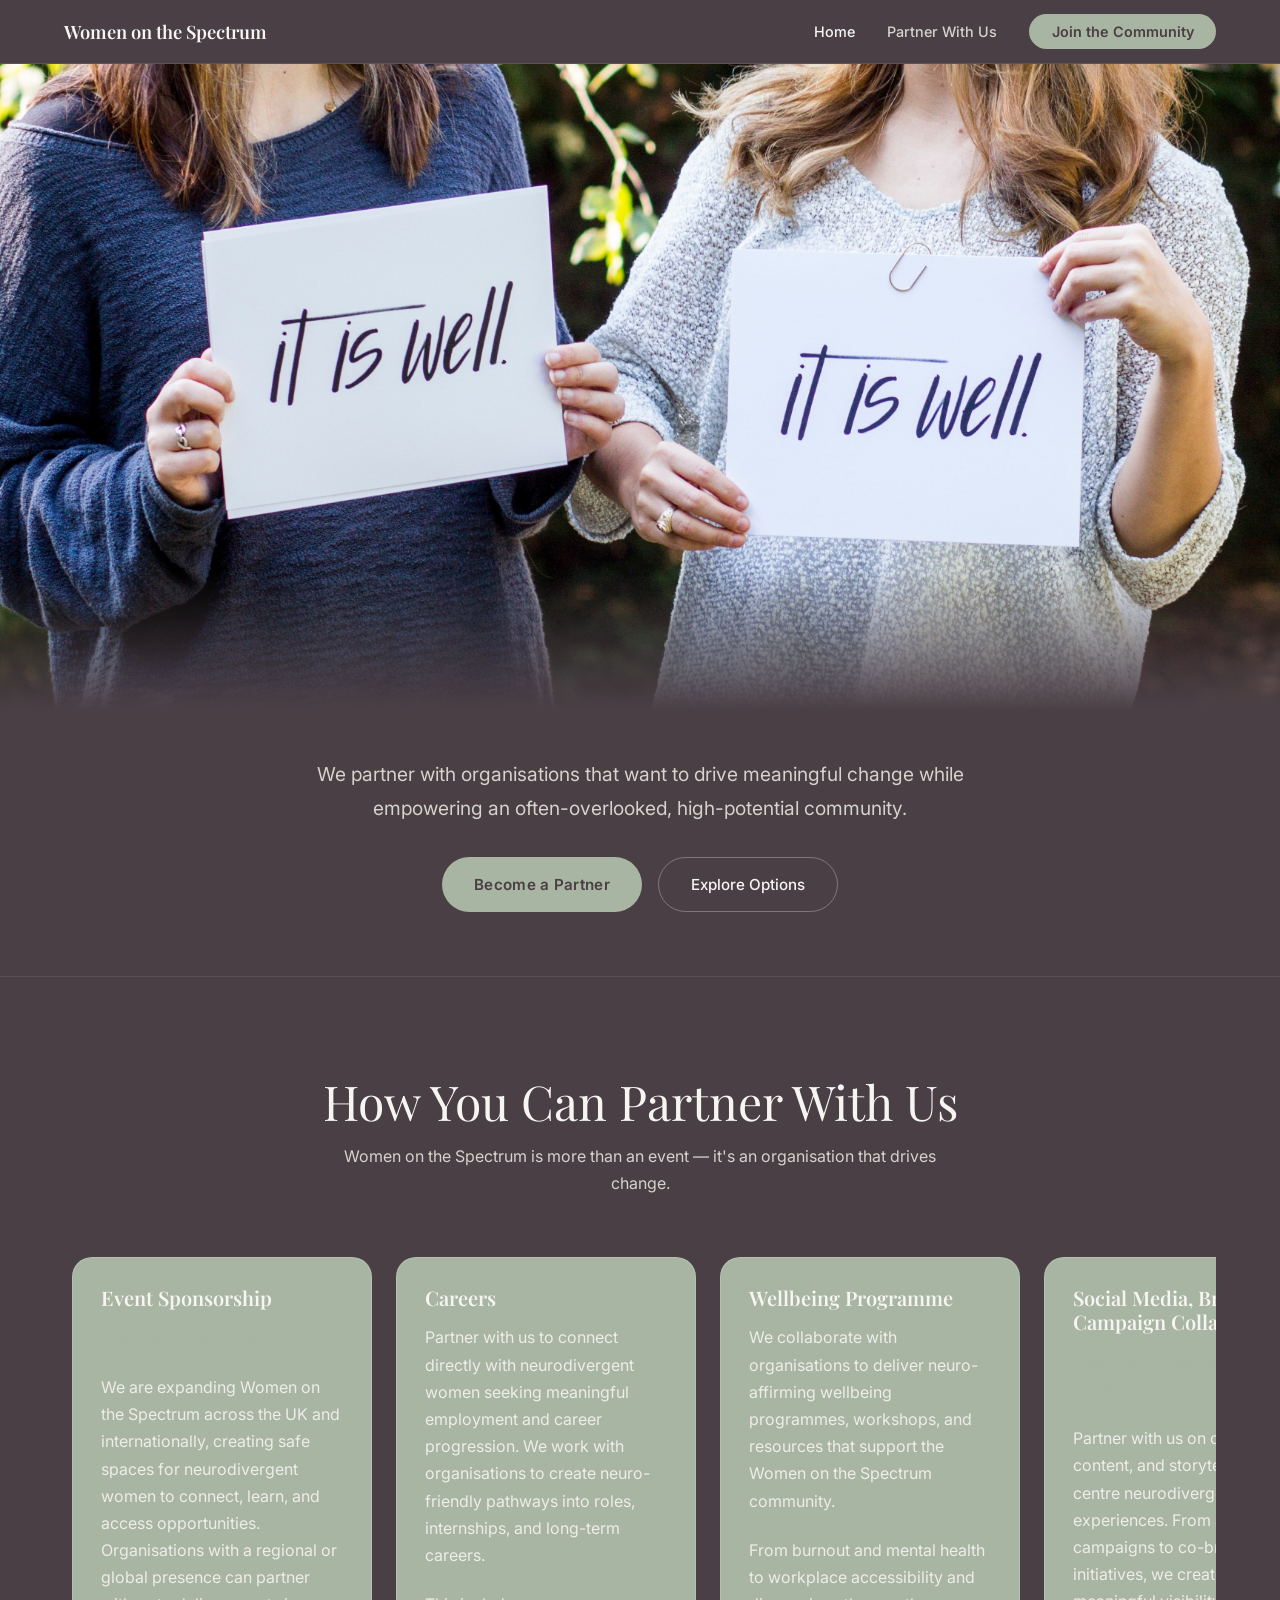
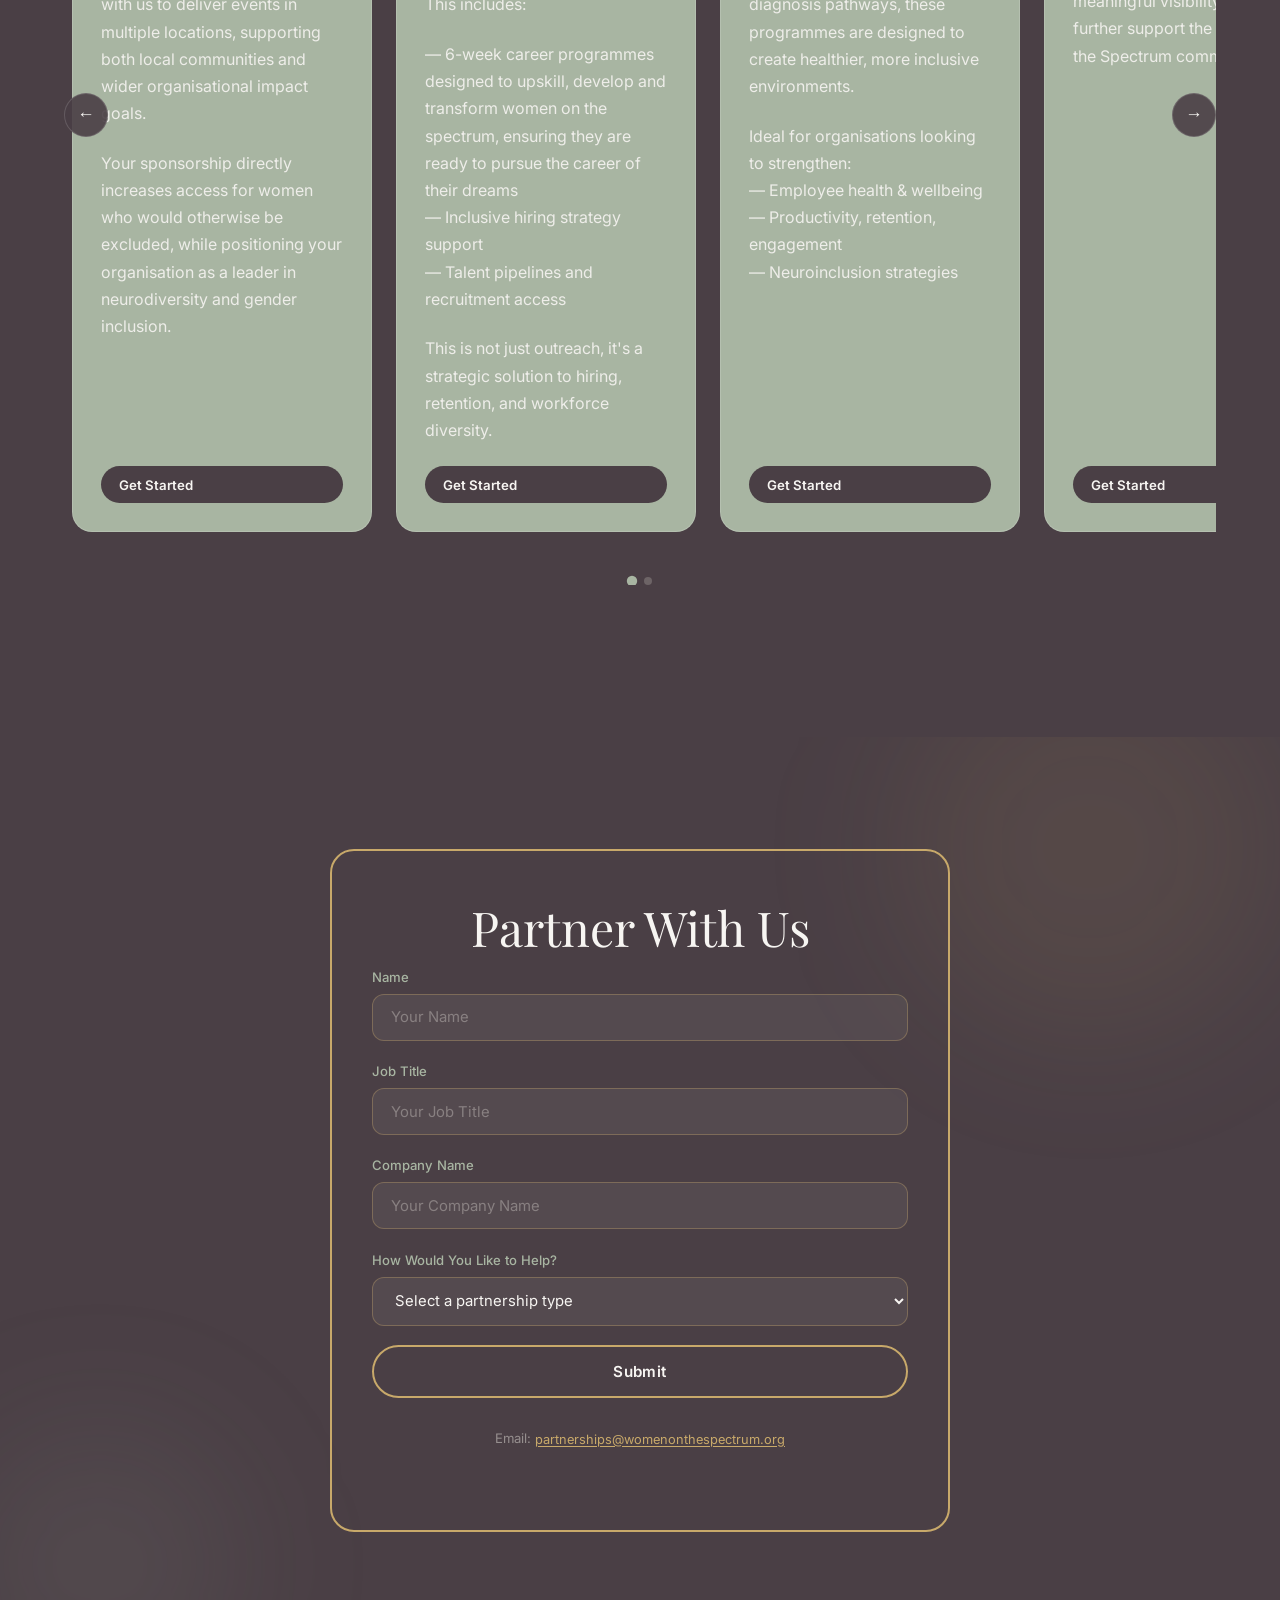
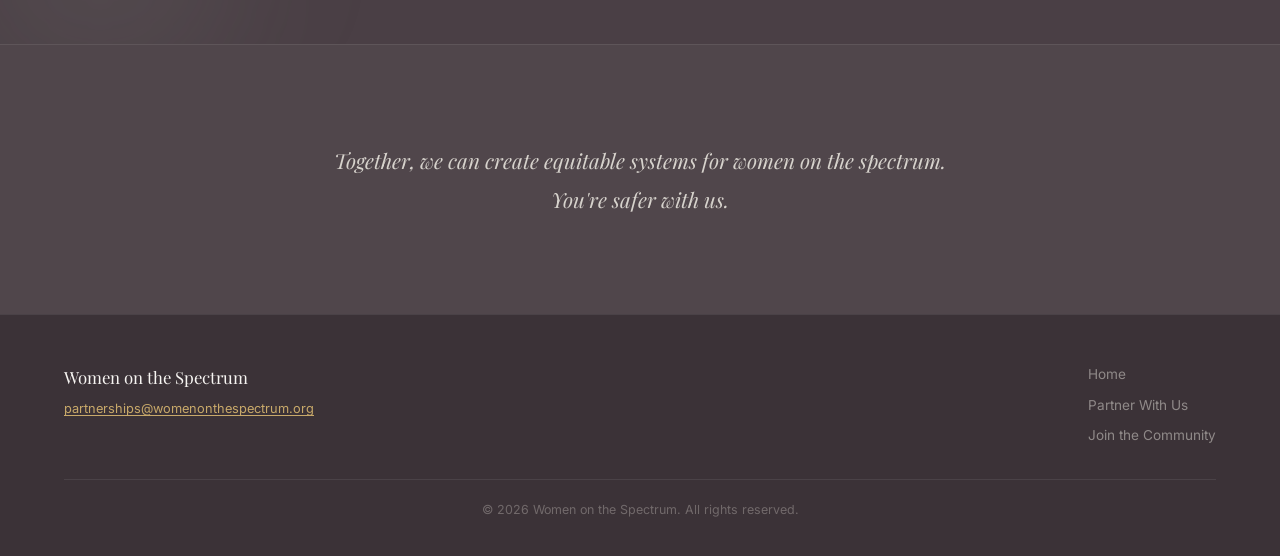
==== partner.html @ 258922a3 "changes" ====
<!DOCTYPE html>
<html lang="en">
<head>
  <meta charset="UTF-8" />
  <meta name="viewport" content="width=device-width, initial-scale=1.0" />
  <title>Partner With Us — Women on the Spectrum</title>
  <link rel="stylesheet" href="styles.css" />
  <link rel="preconnect" href="https://fonts.googleapis.com" />
  <link rel="preconnect" href="https://fonts.gstatic.com" crossorigin />
  <link href="https://fonts.googleapis.com/css2?family=Inter:wght@300;400;500;600;700&family=Playfair+Display:ital,wght@0,400;0,600;1,400&display=swap" rel="stylesheet" />
</head>
<body>

  <!-- NAVBAR -->
  <nav class="navbar" id="navbar">
    <div class="nav-inner">
      <a href="index.html" class="nav-logo">Women on the Spectrum</a>
      <ul class="nav-links">
        <li><a href="index.html">Home</a></li>
        <li><a href="partner.html" class="active">Partner With Us</a></li>
        <li><a href="index.html#signup" class="nav-cta">Join the Community</a></li>
      </ul>
      <button class="nav-hamburger" id="navHamburger" aria-label="Open menu">
        <span></span><span></span><span></span>
      </button>
    </div>
    <div class="nav-mobile" id="navMobile">
      <a href="index.html">Home</a>
      <a href="partner.html">Partner With Us</a>
      <a href="index.html#signup">Join the Community</a>
    </div>
  </nav>

  <!-- HERO — image slideshow -->
  <section class="partner-hero-gallery">
    <div class="phg-slide active" style="background-image:url('Partner-With-Us/29340.jpg')"></div>
    <div class="phg-slide" style="background-image:url('Partner-With-Us/29343.jpg')"></div>
    <div class="phg-slide" style="background-image:url('Partner-With-Us/29344.jpg')"></div>
    <div class="phg-slide" style="background-image:url('Partner-With-Us/29345.jpg')"></div>
    <div class="phg-slide" style="background-image:url('Partner-With-Us/29364.jpg')"></div>
    <div class="phg-slide" style="background-image:url('Partner-With-Us/29365.jpg')"></div>
    <div class="phg-slide" style="background-image:url('Partner-With-Us/29366.jpg')"></div>
    <div class="phg-slide" style="background-image:url('Partner-With-Us/29367.jpg')"></div>
    <div class="phg-fade-bottom"></div>
  </section>

  <!-- ═══════════════════════════════════════
       PARTNER INTRO
  ════════════════════════════════════════ -->
  <section class="partner-intro-section">
    <div class="partner-intro-inner reveal-up">
      <p class="partner-intro-text">We partner with organisations that want to drive meaningful change while empowering an often-overlooked, high-potential community.</p>
      <div class="partner-intro-btns">
        <a href="#partner-form" class="btn-primary">Become a Partner</a>
        <a href="#partner-options" class="btn-ghost">Explore Options</a>
      </div>
    </div>
  </section>

  <!-- ═══════════════════════════════════════
       HOW YOU CAN PARTNER WITH US
  ════════════════════════════════════════ -->
  <section class="partner-options-section" id="partner-options">
    <div class="section-header reveal-up">
      <h2>How You Can Partner With Us</h2>
      <p>Women on the Spectrum is more than an event — it's an organisation that drives change.</p>
    </div>

    <div class="style-group reveal-up">
      <div class="carousel-wrapper">
        <div class="carousel-track" id="partnerTrackA">

          <div class="info-card info-green">
            <h3>Event Sponsorship</h3>
            <p><em>Scale this work with us.</em></p>
            <p>We are expanding Women on the Spectrum across the UK and internationally, creating safe spaces for neurodivergent women to connect, learn, and access opportunities. Organisations with a regional or global presence can partner with us to deliver events in multiple locations, supporting both local communities and wider organisational impact goals.</p>
            <p>Your sponsorship directly increases access for women who would otherwise be excluded, while positioning your organisation as a leader in neurodiversity and gender inclusion.</p>
            <a href="#partner-form" class="card-cta card-cta-on-green">Get Started</a>
          </div>

          <div class="info-card info-green">
            <h3>Careers</h3>
            <p>Partner with us to connect directly with neurodivergent women seeking meaningful employment and career progression. We work with organisations to create neuro-friendly pathways into roles, internships, and long-term careers.</p>
            <p>This includes:</p>
            <p>— 6-week career programmes designed to upskill, develop and transform women on the spectrum, ensuring they are ready to pursue the career of their dreams<br>— Inclusive hiring strategy support<br>— Talent pipelines and recruitment access</p>
            <p>This is not just outreach, it's a strategic solution to hiring, retention, and workforce diversity.</p>
            <a href="#partner-form" class="card-cta card-cta-on-green">Get Started</a>
          </div>

          <div class="info-card info-green">
            <h3>Wellbeing Programme</h3>
            <p>We collaborate with organisations to deliver neuro-affirming wellbeing programmes, workshops, and resources that support the Women on the Spectrum community.</p>
            <p>From burnout and mental health to workplace accessibility and diagnosis pathways, these programmes are designed to create healthier, more inclusive environments.</p>
            <p>Ideal for organisations looking to strengthen:<br>— Employee health &amp; wellbeing<br>— Productivity, retention, engagement<br>— Neuroinclusion strategies</p>
            <a href="#partner-form" class="card-cta card-cta-on-green">Get Started</a>
          </div>

          <div class="info-card info-green">
            <h3>Social Media, Branding &amp; Campaign Collaborations</h3>
            <p><em>Align your brand with real impact.</em></p>
            <p>Partner with us on campaigns, content, and storytelling that centre neurodivergent women's experiences. From awareness campaigns to co-branded initiatives, we create authentic, meaningful visibility which will further support the Women on the Spectrum community.</p>
            <a href="#partner-form" class="card-cta card-cta-on-green">Get Started</a>
          </div>

          <div class="info-card info-green">
            <h3>Research &amp; Insight Collaborations</h3>
            <p><em>Shape the future with us.</em></p>
            <p>There is a critical lack of data and research focused on neurodivergent women. We partner with organisations, institutions, and funders to develop research, insights, and reports that inform better systems and solutions.</p>
            <p>Areas of focus include:<br>— Employment outcomes<br>— Healthcare access and diagnosis<br>— Education and life pathways</p>
            <p>This is an opportunity to contribute to evidence-based change while positioning your organisation at the forefront of innovation and thought leadership.</p>
            <a href="#partner-form" class="card-cta card-cta-on-green">Get Started</a>
          </div>

        </div>
        <button class="carousel-btn prev" id="partnerPrevA" aria-label="Previous">&#8592;</button>
        <button class="carousel-btn next" id="partnerNextA" aria-label="Next">&#8594;</button>
        <div class="carousel-dots" id="partnerDotsA"></div>
      </div>
    </div>

  </section>

  <!-- ═══════════════════════════════════════
       PARTNER FORM (gold border — C8A96A)
  ════════════════════════════════════════ -->
  <section class="signup-section partner-form-wrap" id="partner-form">
    <div class="signup-bg">
      <div class="signup-orb s1"></div>
      <div class="signup-orb s2"></div>
    </div>
    <div class="partner-form-inner reveal-up">
      <h2>Partner With Us</h2>
      <form class="partner-form" action="https://formspree.io/f/YOUR_FORM_ID" method="POST">
        <div class="form-group">
          <label for="pname">Name</label>
          <input type="text" id="pname" name="name" placeholder="Your Name" required class="form-input" />
        </div>
        <div class="form-group">
          <label for="job">Job Title</label>
          <input type="text" id="job" name="job_title" placeholder="Your Job Title" required class="form-input" />
        </div>
        <div class="form-group">
          <label for="company">Company Name</label>
          <input type="text" id="company" name="company" placeholder="Your Company Name" required class="form-input" />
        </div>
        <div class="form-group">
          <label for="partnership">How Would You Like to Help?</label>
          <select id="partnership" name="partnership_type" required class="form-input form-select">
            <option value="" disabled selected>Select a partnership type</option>
            <option value="event-sponsorship">Event Sponsorship</option>
            <option value="careers">Careers</option>
            <option value="wellbeing">Wellbeing Programme</option>
            <option value="social-media">Social Media, Branding &amp; Campaign Collaborations</option>
            <option value="research">Research &amp; Insight Collaborations</option>
          </select>
        </div>
        <button type="submit" class="btn-signup-gold" style="width:100%;">Submit</button>
      </form>
      <p style="margin-top:1.5rem;font-size:.82rem;color:rgba(214,210,204,.55);">
        Email:
        <a href="mailto:partnerships@womenonthespectrum.org" class="footer-email">
          partnerships@womenonthespectrum.org
        </a>
      </p>
    </div>
  </section>

  <!-- CLOSING STATEMENT -->
  <section class="closing-section">
    <div class="closing-inner reveal-up">
      <blockquote class="closing-quote">
        Together, we can create equitable systems for women on the spectrum.<br>You're safer with us.
      </blockquote>
    </div>
  </section>

  <!-- FOOTER -->
  <footer class="footer">
    <div class="footer-inner">
      <div class="footer-brand">
        <span class="footer-logo">Women on the Spectrum</span>
        <a href="mailto:partnerships@womenonthespectrum.org" class="footer-email">
          partnerships@womenonthespectrum.org
        </a>
      </div>
      <div class="footer-links">
        <a href="index.html">Home</a>
        <a href="partner.html">Partner With Us</a>
        <a href="index.html#signup">Join the Community</a>
      </div>
    </div>
    <div class="footer-bottom">
      <p>&copy; 2026 Women on the Spectrum. All rights reserved.</p>
    </div>
  </footer>

  <script src="script.js"></script>
</body>
</html>
---- styles.css ----
/* ============================================================
   WOMEN ON THE SPECTRUM — STYLES
   ============================================================ */
:root {
  --bg:           #4A3F45;
  --heading:      #F7F5F2;
  --body:         #D6D2CC;
  --accent:       #A8B5A2;
  --gold:         #C8A96A;
  --white:        #FFFFFF;
  --radius:       1.25rem;
  --radius-sm:    .75rem;
  --transition:   0.3s ease;
}

*,*::before,*::after { box-sizing: border-box; margin: 0; padding: 0; }
html { scroll-behavior: smooth; }
body {
  background: #4A3F45;
  color: #D6D2CC;
  font-family: 'Inter', sans-serif;
  font-size: 1rem;
  line-height: 1.7;
  overflow-x: hidden;
}

/* ── TYPOGRAPHY ──────────────────────────── */
h1,h2,h3,h4 { font-family: 'Playfair Display', serif; color: #F7F5F2; line-height: 1.2; }
h1 { font-size: clamp(1.8rem, 4vw, 3.5rem); font-weight: 600; }
h2 { font-size: clamp(1.8rem, 4vw, 3rem); font-weight: 400; margin-bottom: .75rem; }
h3 { font-size: 1.25rem; font-weight: 600; margin-bottom: .5rem; }
p  { color: #D6D2CC; margin-bottom: 1rem; }
em { color: #A8B5A2; font-style: normal; }
a  { color: inherit; text-decoration: none; }

/* ── BUTTONS ─────────────────────────────── */
.btn-primary {
  display: inline-flex; align-items: center;
  padding: .85rem 2rem;
  background: #A8B5A2; color: #4A3F45;
  border: none; border-radius: 100px;
  font-family: 'Inter', sans-serif; font-weight: 600; font-size: .95rem;
  cursor: pointer; transition: var(--transition); letter-spacing: .02em;
}
.btn-primary:hover { background: #F7F5F2; }

.btn-ghost {
  display: inline-flex; align-items: center;
  padding: .85rem 2rem;
  background: transparent; color: #F7F5F2;
  border: 1.5px solid rgba(247,245,242,.3); border-radius: 100px;
  font-family: 'Inter', sans-serif; font-weight: 500; font-size: .95rem;
  cursor: pointer; transition: var(--transition);
}
.btn-ghost:hover { border-color: #F7F5F2; background: rgba(247,245,242,.07); }

/* Gold button — signup & modal only */
.btn-signup-gold {
  display: inline-flex; align-items: center; justify-content: center;
  padding: .95rem 2.2rem;
  background: #4A3F45; color: #F7F5F2;
  border: 2px solid #C8A96A; border-radius: 100px;
  font-family: 'Inter', sans-serif; font-weight: 600; font-size: .95rem;
  cursor: pointer; letter-spacing: .03em; transition: var(--transition);
}
.btn-signup-gold:hover { background: #C8A96A; color: #4A3F45; }

/* ── SECTION COMMON ──────────────────────── */
section { padding: 6rem 5vw; }
.section-header { text-align: center; max-width: 640px; margin: 0 auto 3rem; }

/* ── STYLE GROUP (wraps each A/B/C variant) ─ */
.style-group { margin-bottom: 3.5rem; }
.style-group-label {
  display: inline-block;
  padding: .3rem 1.1rem;
  background: rgba(168,181,162,.15);
  border: 1px solid rgba(168,181,162,.25);
  border-radius: 100px;
  color: #A8B5A2;
  font-size: .78rem; font-weight: 600; letter-spacing: .08em; text-transform: uppercase;
  margin-bottom: 1.25rem;
}

/* ── NAVBAR ──────────────────────────────── */
.navbar {
  position: fixed; top: 0; left: 0; right: 0; z-index: 1000;
  background: #4A3F45;
  border-bottom: 1px solid rgba(255,255,255,.1);
  transition: var(--transition);
}
.navbar.scrolled { background: #3d3339; }
.nav-inner {
  display: flex; align-items: center; justify-content: space-between;
  padding: 1rem 5vw; max-width: 1400px; margin: 0 auto;
}
.nav-logo {
  font-family: 'Playfair Display', serif;
  font-size: 1.15rem; font-weight: 600; color: #F7F5F2;
}
.nav-links { display: flex; align-items: center; gap: 2rem; list-style: none; }
.nav-links a { color: #F7F5F2; font-size: .9rem; font-weight: 500; transition: color .2s; }
.nav-links a:hover, .nav-links a.active { color: #D6D2CC; }
.nav-cta {
  padding: .55rem 1.4rem;
  background: #A8B5A2 !important; color: #4A3F45 !important;
  border-radius: 100px; font-weight: 600 !important;
  transition: var(--transition) !important;
}
.nav-cta:hover { background: #F7F5F2 !important; }

.nav-hamburger { display: none; flex-direction: column; gap: 5px; background: none; border: none; cursor: pointer; padding: .4rem; }
.nav-hamburger span { display: block; width: 22px; height: 2px; background: #F7F5F2; border-radius: 2px; transition: .3s; }
.nav-mobile { display: none; flex-direction: column; padding: 0 5vw 1rem; gap: .5rem; background: #4A3F45; }
.nav-mobile a { color: #F7F5F2; padding: .6rem 0; border-bottom: 1px solid rgba(255,255,255,.1); font-size: .95rem; }
.nav-mobile.open { display: flex; }

/* ── HERO — video ────────────────────────── */
.hero {
  position: relative;
  width: 100%;
  min-height: 100vh;
  overflow: hidden;
  background: #4A3F45;
}
.hero-video {
  position: absolute;
  top: 0; left: 0;
  width: 100%;
  height: 100%;
  object-fit: cover;
  object-position: center center;
  z-index: 0;
}
.hero-overlay {
  position: absolute;
  top: 0; left: 0; right: 0; bottom: 0;
  background: rgba(74,63,69,.52);
  z-index: 1;
}
.hero-content {
  position: relative;
  z-index: 2;
  min-height: 100vh;
  width: 100%;
  display: flex;
  flex-direction: column;
  align-items: center;
  justify-content: flex-end;
  text-align: center;
  padding: 120px 5vw 7rem;
  gap: 2rem;
}
.hero-title {
  color: #F7F5F2;
  font-size: clamp(2rem, 5vw, 4.5rem);
  text-shadow: 0 2px 28px rgba(0,0,0,.65);
  max-width: 820px;
  width: 100%;
}
.hero-sub {
  color: rgba(247,245,242,.88);
  font-size: clamp(1rem, 2vw, 1.25rem);
  font-family: 'Inter', sans-serif;
  font-weight: 400;
  letter-spacing: .01em;
  text-shadow: 0 1px 10px rgba(0,0,0,.5);
  margin: 0;
}
.hero-slogan {
  color: #A8B5A2;
  font-size: clamp(.95rem, 1.8vw, 1.15rem);
  font-family: 'Playfair Display', serif;
  font-style: italic;
  letter-spacing: .03em;
  text-shadow: 0 1px 10px rgba(0,0,0,.5);
  margin: 0;
}

/* ── PARTNER INTRO ───────────────────────── */
.partner-intro-section {
  background: #4A3F45;
  padding: 3rem 5vw 4rem;
  border-bottom: 1px solid rgba(255,255,255,.08);
}
.partner-intro-inner {
  max-width: 680px;
  margin: 0 auto;
  text-align: center;
  display: flex;
  flex-direction: column;
  align-items: center;
  gap: 2rem;
}
.partner-intro-text {
  font-size: clamp(1rem, 2vw, 1.2rem);
  color: #D6D2CC;
  line-height: 1.75;
  margin: 0;
}
.partner-intro-btns {
  display: flex;
  gap: 1rem;
  flex-wrap: wrap;
  justify-content: center;
}

/* ── SCROLL REVEALS ──────────────────────── */
.reveal-up   { opacity: 0; transform: translateY(36px); transition: opacity .6s ease, transform .6s ease; }
.reveal-up.visible   { opacity: 1; transform: translateY(0); }
.quote-line {
  font-size: clamp(1.05rem, 2.5vw, 1.45rem);
  font-family: 'Playfair Display', serif; color: #D6D2CC;
  opacity: 0; transform: translateY(22px);
  transition: opacity .75s ease, transform .75s ease;
  text-align: center;
}
.quote-line.visible { opacity: 1; transform: translateY(0); }

/* ── CAROUSEL ────────────────────────────── */
.carousel-wrapper { position: relative; overflow: hidden; }
.carousel-track {
  display: flex; gap: 1.5rem; padding: .75rem .5rem 2rem;
  transition: transform .45s cubic-bezier(.4,0,.2,1);
  will-change: transform;
}
.carousel-btn {
  position: absolute; top: 50%; transform: translateY(-50%);
  width: 44px; height: 44px;
  background: rgba(74,63,69,.9);
  border: 1px solid rgba(255,255,255,.15);
  border-radius: 50%; color: #F7F5F2; font-size: 1.1rem;
  cursor: pointer; z-index: 10; transition: var(--transition);
  display: flex; align-items: center; justify-content: center;
}
.carousel-btn:hover { background: #A8B5A2; color: #4A3F45; }
.carousel-btn.prev { left: 0; }
.carousel-btn.next { right: 0; }
.carousel-dots { display: flex; justify-content: center; gap: .45rem; margin-top: .75rem; }
.carousel-dot {
  width: 8px; height: 8px; border-radius: 50%;
  background: rgba(214,210,204,.25); cursor: pointer; transition: background .25s, transform .25s;
  border: none;
}
.carousel-dot.active { background: #A8B5A2; transform: scale(1.3); }

/* ── INFO CARDS — Style A & B (no hover) ─── */
.info-card {
  min-width: 300px; max-width: 300px; flex-shrink: 0;
  border-radius: var(--radius); padding: 1.75rem;
  display: flex; flex-direction: column; gap: .4rem;
}

/* Style A — #FFFFFF bg, #4A3F45 text */
.info-light {
  background-color: #FFFFFF;
  border: 1px solid rgba(74,63,69,.1);
  box-shadow: 0 2px 14px rgba(74,63,69,.08);
}
.info-light h3  { color: #4A3F45; }
.info-light p   { color: #5a5158; }
.info-light .info-num { color: #9e929a; }

/* Style B — #A8B5A2 bg, #F7F5F2 text */
.info-green {
  background-color: #A8B5A2;
  border: 1px solid rgba(255,255,255,.15);
}
.info-green h3  { color: #F7F5F2; }
.info-green p   { color: rgba(247,245,242,.88); }
.info-green .info-num { color: rgba(247,245,242,.45); }

.info-num { font-size: 2rem; font-family: 'Playfair Display', serif; font-weight: 600; line-height: 1; }

/* card CTA buttons */
.card-cta {
  display: inline-block; padding: .45rem 1.1rem;
  background: #A8B5A2; color: #4A3F45;
  border-radius: 100px; font-size: .83rem; font-weight: 600; transition: var(--transition);
  margin-top: auto;
}
.card-cta:hover { background: #4A3F45; color: #F7F5F2; }
.card-cta-on-green { background: #4A3F45; color: #F7F5F2; }
.card-cta-on-green:hover { background: #F7F5F2; color: #4A3F45; }

/* ── STYLE C — Image Cards (ic-card) ─────── */
.ic-card {
  position: relative;
  min-width: 300px; max-width: 300px; flex-shrink: 0;
  height: 380px;
  border-radius: var(--radius);
  overflow: hidden;
  cursor: pointer;
  background-color: var(--ph, #4A3F45);
}

/* Image in normal flow — card height + overflow:hidden do the clipping */
.ic-img {
  width: 100%;
  height: 100%;
  object-fit: cover;
  object-position: center;
  display: block;
  transition: transform .5s cubic-bezier(.4,0,.2,1);
}

/* Ken Burns on hover */
@media (hover: hover) {
  .ic-card:hover .ic-img { transform: scale(1.06); }
}

/* Gradient so title stays legible at rest */
.ic-card::after {
  content: '';
  position: absolute; inset: 0;
  background: linear-gradient(
    to top,
    rgba(0,0,0,.68) 0%,
    rgba(0,0,0,.12) 50%,
    transparent 70%
  );
  z-index: 1;
  pointer-events: none;
}

/* Title — pinned to bottom, always visible */
.ic-title-bar {
  position: absolute; bottom: 0; left: 0; right: 0;
  padding: 1.4rem 1.5rem;
  z-index: 3;
  transition: opacity .3s ease, transform .4s cubic-bezier(.4,0,.2,1);
}
.ic-title-bar h3 {
  color: #F7F5F2;
  font-size: 1.15rem;
  margin: 0;
  text-shadow: 0 2px 10px rgba(0,0,0,.7);
}

/* Full-card overlay — slides up from bottom on hover/tap */
.ic-hover {
  position: absolute; inset: 0;
  background: #F0EBE3;
  display: flex; flex-direction: column; justify-content: center;
  padding: 2rem 1.75rem;
  gap: .9rem;
  transform: translateY(100%);
  transition: transform .42s cubic-bezier(.4,0,.2,1);
  z-index: 4;
}
.ic-hover h3 {
  color: #4A3F45;
  font-size: 1.2rem;
  margin: 0;
}
.ic-hover p {
  color: #5a5158;
  font-size: .87rem;
  line-height: 1.65;
  margin: 0;
}
.ic-hover .card-cta {
  align-self: flex-start;
  background: #4A3F45;
  color: #F7F5F2;
}
.ic-hover .card-cta:hover {
  background: #A8B5A2;
  color: #4A3F45;
}

/* Placeholder cards (no image yet) */
.ic-placeholder { background-color: var(--ph, #4d6b68); }

/* Desktop hover */
@media (hover: hover) {
  .ic-card:hover .ic-hover    { transform: translateY(0); }
  .ic-card:hover .ic-title-bar { opacity: 0; transform: translateY(8px); }
}

/* Mobile tap-to-expand */
@media (hover: none) {
  .ic-card.expanded .ic-hover    { transform: translateY(0); }
  .ic-card.expanded .ic-title-bar { opacity: 0; }
}

/* ── SECTIONS ────────────────────────────── */
.services-section { padding-bottom: 2rem; }
.quotes-section {
  background: rgba(168,181,162,.07);
  border-top: 1px solid rgba(255,255,255,.08);
  border-bottom: 1px solid rgba(255,255,255,.08);
  padding: 7rem 5vw;
}
.quotes-inner { max-width: 780px; margin: 0 auto; display: flex; flex-direction: column; gap: 2.5rem; }
.why-section  { background: #4A3F45; }
.how-section  { background: rgba(168,181,162,.05); border-top: 1px solid rgba(255,255,255,.08); }

/* ── SIGNUP SECTION (gold border — C8A96A) ── */
.signup-section { position: relative; overflow: hidden; padding: 7rem 5vw; background: #4A3F45; }
.signup-bg { position: absolute; inset: 0; z-index: 0; }
.signup-orb { position: absolute; border-radius: 50%; }
.s1 { width: 380px; height: 380px; background: rgba(200,169,106,.09); top: -80px; right: 0; filter: blur(70px); }
.s2 { width: 280px; height: 280px; background: rgba(168,181,162,.09); bottom: -60px; left: -40px; filter: blur(70px); }
.signup-inner {
  position: relative; z-index: 1; max-width: 620px; margin: 0 auto; text-align: center;
  border: 2px solid #C8A96A; border-radius: 1.5rem; padding: 3rem 2.5rem;
}
.signup-inner h2 { margin-bottom: 1.5rem; }

.signup-form { display: flex; flex-direction: column; gap: 1rem; }
.form-row { display: grid; grid-template-columns: 1fr 1fr; gap: 1rem; }

.form-input {
  width: 100%; padding: .85rem 1.15rem;
  background: rgba(255,255,255,.06);
  border: 1.5px solid rgba(200,169,106,.35);
  border-radius: var(--radius-sm);
  color: #F7F5F2; font-family: 'Inter', sans-serif; font-size: .93rem;
  transition: border-color .2s; outline: none;
}
.form-input::placeholder { color: rgba(214,210,204,.4); }
.form-input:focus { border-color: #C8A96A; box-shadow: 0 0 0 3px rgba(200,169,106,.15); }
.form-select { cursor: pointer; }
.form-select option { background: #4A3F45; color: #F7F5F2; }
.form-textarea { resize: vertical; min-height: 95px; }
.form-group { display: flex; flex-direction: column; gap: .35rem; }
.form-group label { font-size: .82rem; color: #A8B5A2; font-weight: 500; text-align: left; }

/* ── CLOSING SECTION ─────────────────────── */
.closing-section {
  background: rgba(168,181,162,.06);
  border-top: 1px solid rgba(255,255,255,.08);
  padding: 6rem 5vw;
}
.closing-inner { max-width: 740px; margin: 0 auto; text-align: center; }
.closing-quote {
  font-family: 'Playfair Display', serif;
  font-size: clamp(1rem, 2.2vw, 1.3rem);
  font-weight: 400; font-style: italic;
  color: #D6D2CC; line-height: 1.85;
  border: none; padding: 0;
}

/* ── MODAL (gold border — C8A96A) ────────── */
.modal-overlay {
  position: fixed; inset: 0; z-index: 2000;
  background: rgba(30,22,26,.72);
  display: flex; align-items: center; justify-content: center; padding: 2rem;
  opacity: 0; pointer-events: none; transition: opacity .3s ease;
}
.modal-overlay.open { opacity: 1; pointer-events: all; }
.modal-box {
  background: #4A3F45;
  border: 2px solid #C8A96A;
  border-radius: 1.5rem;
  padding: 2.5rem 2.5rem 3rem;
  max-width: 460px; width: 100%; position: relative;
  box-shadow: 0 24px 60px rgba(0,0,0,.45);
  transform: translateY(18px); transition: transform .3s ease;
}
.modal-overlay.open .modal-box { transform: translateY(0); }
.modal-box h2 { color: #F7F5F2; margin-bottom: 1.5rem; }
.modal-close {
  position: absolute; top: 1.1rem; right: 1.3rem;
  background: none; border: none; color: #F7F5F2; font-size: 1.5rem;
  cursor: pointer; line-height: 1; transition: color .2s;
}
.modal-close:hover { color: #D6D2CC; }
.modal-form { flex-direction: column !important; gap: .9rem !important; }

/* ── FOOTER ──────────────────────────────── */
.footer {
  background: rgba(0,0,0,.2);
  border-top: 1px solid rgba(255,255,255,.08);
  padding: 3rem 5vw 0;
}
.footer-inner {
  display: flex; justify-content: space-between; align-items: flex-start;
  max-width: 1200px; margin: 0 auto; flex-wrap: wrap; gap: 2rem; padding-bottom: 2rem;
}
.footer-logo { font-family: 'Playfair Display', serif; font-size: 1.05rem; color: #F7F5F2; display: block; }
.footer-email { display: inline-block; margin-top: .4rem; color: #C8A96A; font-size: .8rem; text-decoration: underline; text-underline-offset: 2px; transition: opacity .2s; }
.footer-email:hover { opacity: .75; }
.footer-links { display: flex; flex-direction: column; gap: .45rem; }
.footer-links a { color: rgba(214,210,204,.55); font-size: .85rem; transition: color .2s; }
.footer-links a:hover { color: #F7F5F2; }
.footer-bottom { border-top: 1px solid rgba(255,255,255,.08); padding: 1.2rem 0; text-align: center; max-width: 1200px; margin: 0 auto; }
.footer-bottom p { font-size: .78rem; color: rgba(214,210,204,.35); }

/* ── PARTNER PAGE ────────────────────────── */
.partner-options-section { background: #4A3F45; }

/* Partner hero — image slideshow */
.partner-hero-gallery {
  position: relative;
  height: 72vh;
  min-height: 420px;
  overflow: hidden;
  background: #4A3F45;
  margin-top: 62px; /* clear fixed navbar */
}
.phg-slide {
  position: absolute; inset: 0;
  background-size: cover;
  background-position: center;
  opacity: 0;
  transition: opacity 1.4s ease;
}
.phg-slide.active { opacity: 1; }
.phg-fade-bottom {
  position: absolute; bottom: 0; left: 0; right: 0;
  height: 140px;
  background: linear-gradient(to bottom, transparent 0%, #4A3F45 100%);
  z-index: 2;
  pointer-events: none;
}

.partner-form { display: flex; flex-direction: column; gap: 1.2rem; text-align: left; }
.partner-form-wrap { background: #4A3F45; }
.partner-form-inner {
  position: relative; z-index: 1; max-width: 620px; margin: 0 auto; text-align: center;
  border: 2px solid #C8A96A; border-radius: 1.5rem; padding: 3rem 2.5rem;
}
.partner-form-inner h2 { margin-bottom: .6rem; }
.partner-form-inner > p { margin-bottom: 2rem; }

/* ── RESPONSIVE ──────────────────────────── */
@media (max-width: 768px) {
  .nav-links { display: none; }
  .nav-hamburger { display: flex; }
  .form-row { grid-template-columns: 1fr; }
  .carousel-btn { width: 36px; height: 36px; font-size: 1rem; }
  .signup-inner { padding: 2rem 1.5rem; }
  .partner-form-inner { padding: 2rem 1.5rem; }
}
@media (max-width: 480px) {
  .hero-actions { flex-direction: column; align-items: center; }
}

/* ── SCROLLBAR ───────────────────────────── */
::-webkit-scrollbar { width: 5px; }
::-webkit-scrollbar-track { background: #4A3F45; }
::-webkit-scrollbar-thumb { background: rgba(168,181,162,.3); border-radius: 3px; }
::-webkit-scrollbar-thumb:hover { background: #A8B5A2; }
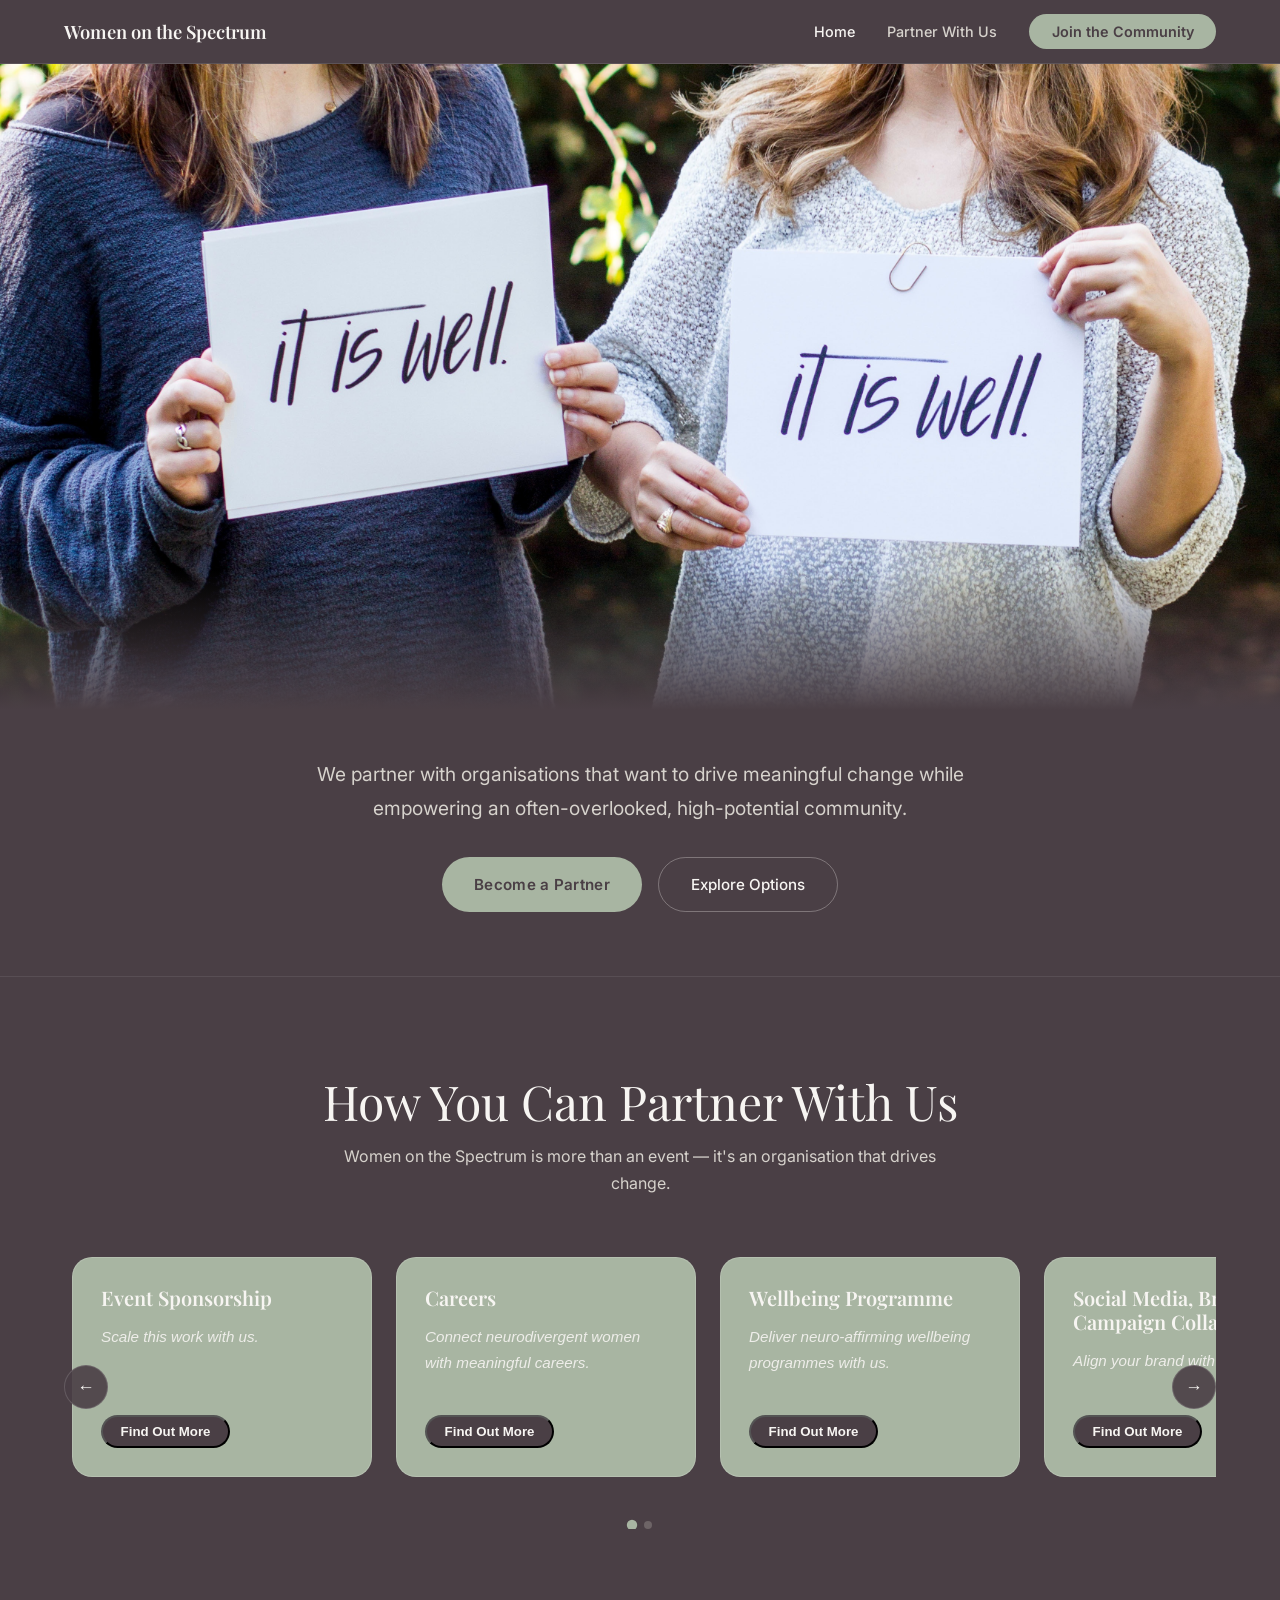
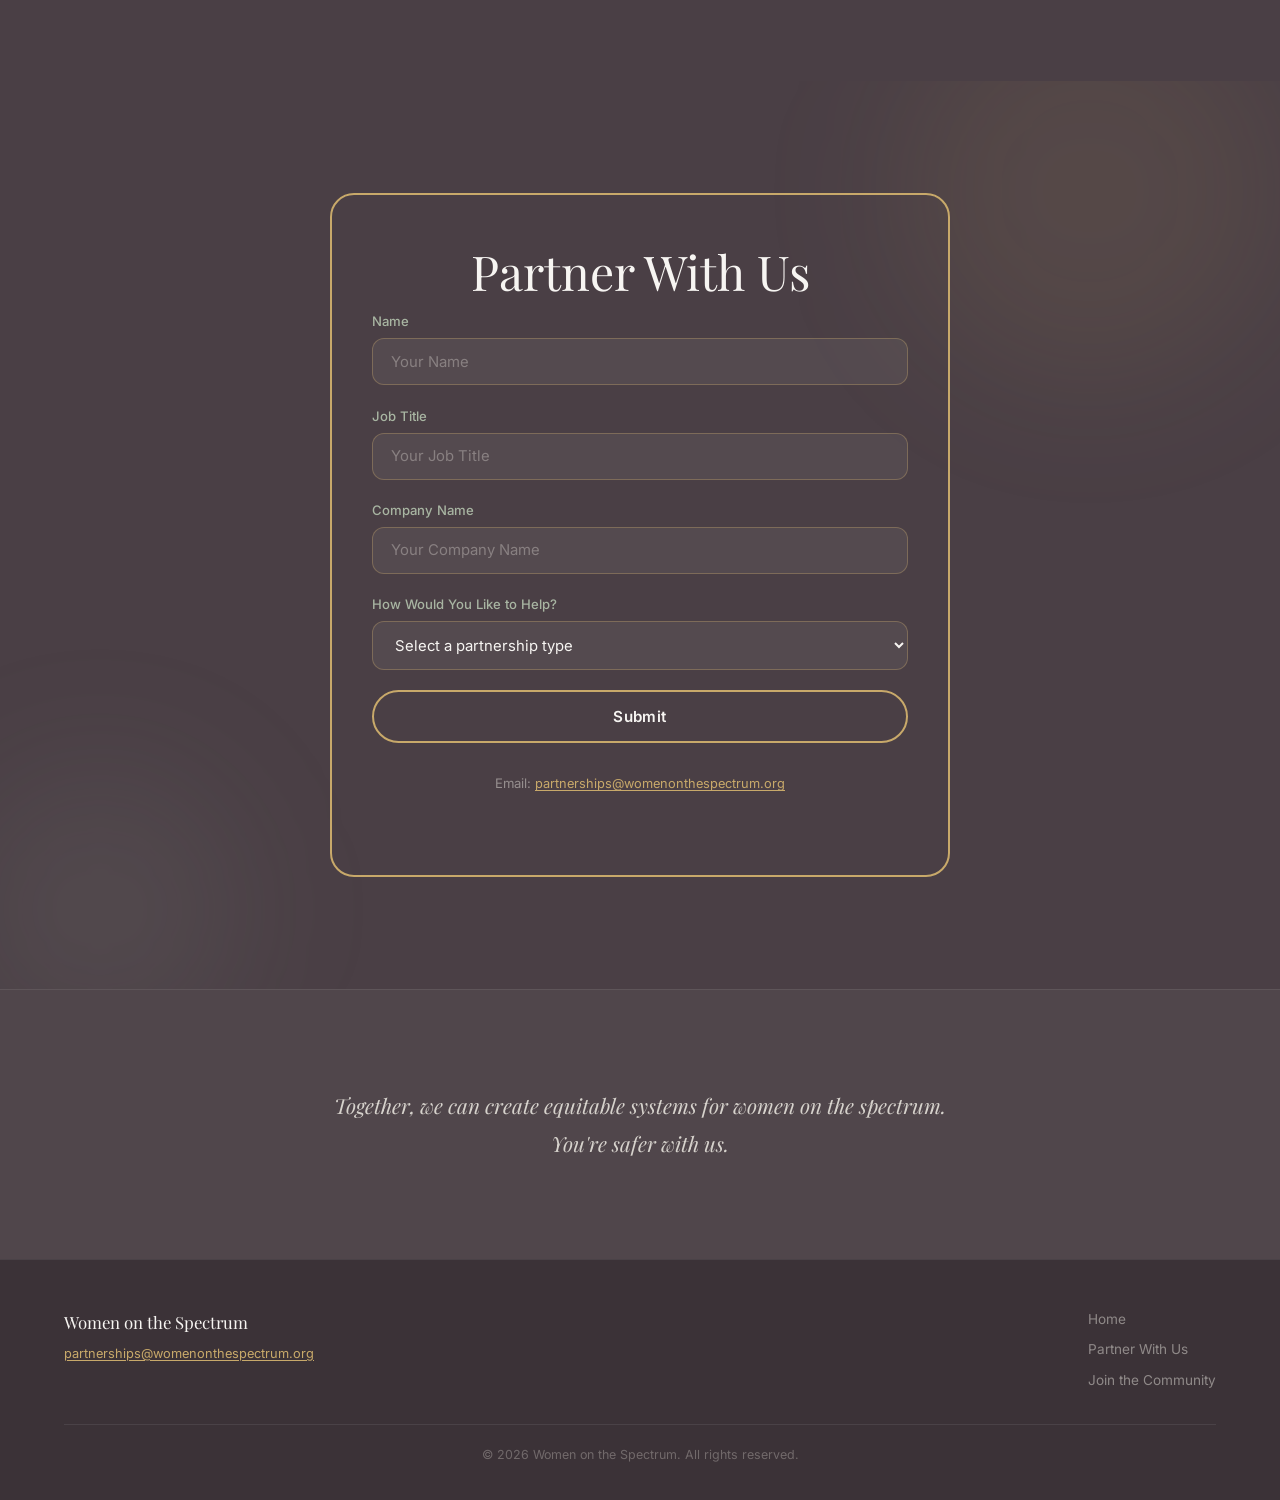
==== commit 98f8bdad: "Change in Partner with us" ====
--- a/partner.html
+++ b/partner.html
@@ -70,45 +70,57 @@
       <div class="carousel-wrapper">
         <div class="carousel-track" id="partnerTrackA">
 
-          <div class="info-card info-green">
+          <div class="info-card info-green partner-card">
             <h3>Event Sponsorship</h3>
-            <p><em>Scale this work with us.</em></p>
-            <p>We are expanding Women on the Spectrum across the UK and internationally, creating safe spaces for neurodivergent women to connect, learn, and access opportunities. Organisations with a regional or global presence can partner with us to deliver events in multiple locations, supporting both local communities and wider organisational impact goals.</p>
-            <p>Your sponsorship directly increases access for women who would otherwise be excluded, while positioning your organisation as a leader in neurodiversity and gender inclusion.</p>
-            <a href="#partner-form" class="card-cta card-cta-on-green">Get Started</a>
-          </div>
-
-          <div class="info-card info-green">
+            <p class="partner-tagline">Scale this work with us.</p>
+            <button class="card-cta card-cta-on-green partner-modal-btn">Find Out More</button>
+            <div class="partner-full-content" hidden>
+              <p>We are expanding Women on the Spectrum across the UK and internationally, creating safe spaces for neurodivergent women to connect, learn, and access opportunities. Organisations with a regional or global presence can partner with us to deliver events in multiple locations, supporting both local communities and wider organisational impact goals.</p>
+              <p>Your sponsorship directly increases access for women who would otherwise be excluded, while positioning your organisation as a leader in neurodiversity and gender inclusion.</p>
+            </div>
+          </div>
+
+          <div class="info-card info-green partner-card">
             <h3>Careers</h3>
-            <p>Partner with us to connect directly with neurodivergent women seeking meaningful employment and career progression. We work with organisations to create neuro-friendly pathways into roles, internships, and long-term careers.</p>
-            <p>This includes:</p>
-            <p>— 6-week career programmes designed to upskill, develop and transform women on the spectrum, ensuring they are ready to pursue the career of their dreams<br>— Inclusive hiring strategy support<br>— Talent pipelines and recruitment access</p>
-            <p>This is not just outreach, it's a strategic solution to hiring, retention, and workforce diversity.</p>
-            <a href="#partner-form" class="card-cta card-cta-on-green">Get Started</a>
-          </div>
-
-          <div class="info-card info-green">
+            <p class="partner-tagline">Connect neurodivergent women with meaningful careers.</p>
+            <button class="card-cta card-cta-on-green partner-modal-btn">Find Out More</button>
+            <div class="partner-full-content" hidden>
+              <p>Partner with us to connect directly with neurodivergent women seeking meaningful employment and career progression. We work with organisations to create neuro-friendly pathways into roles, internships, and long-term careers.</p>
+              <p>This includes:</p>
+              <p>— 6-week career programmes designed to upskill, develop and transform women on the spectrum, ensuring they are ready to pursue the career of their dreams<br>— Inclusive hiring strategy support<br>— Talent pipelines and recruitment access</p>
+              <p>This is not just outreach, it's a strategic solution to hiring, retention, and workforce diversity.</p>
+            </div>
+          </div>
+
+          <div class="info-card info-green partner-card">
             <h3>Wellbeing Programme</h3>
-            <p>We collaborate with organisations to deliver neuro-affirming wellbeing programmes, workshops, and resources that support the Women on the Spectrum community.</p>
-            <p>From burnout and mental health to workplace accessibility and diagnosis pathways, these programmes are designed to create healthier, more inclusive environments.</p>
-            <p>Ideal for organisations looking to strengthen:<br>— Employee health &amp; wellbeing<br>— Productivity, retention, engagement<br>— Neuroinclusion strategies</p>
-            <a href="#partner-form" class="card-cta card-cta-on-green">Get Started</a>
-          </div>
-
-          <div class="info-card info-green">
+            <p class="partner-tagline">Deliver neuro-affirming wellbeing programmes with us.</p>
+            <button class="card-cta card-cta-on-green partner-modal-btn">Find Out More</button>
+            <div class="partner-full-content" hidden>
+              <p>We collaborate with organisations to deliver neuro-affirming wellbeing programmes, workshops, and resources that support the Women on the Spectrum community.</p>
+              <p>From burnout and mental health to workplace accessibility and diagnosis pathways, these programmes are designed to create healthier, more inclusive environments.</p>
+              <p>Ideal for organisations looking to strengthen:<br>— Employee health &amp; wellbeing<br>— Productivity, retention, engagement<br>— Neuroinclusion strategies</p>
+            </div>
+          </div>
+
+          <div class="info-card info-green partner-card">
             <h3>Social Media, Branding &amp; Campaign Collaborations</h3>
-            <p><em>Align your brand with real impact.</em></p>
-            <p>Partner with us on campaigns, content, and storytelling that centre neurodivergent women's experiences. From awareness campaigns to co-branded initiatives, we create authentic, meaningful visibility which will further support the Women on the Spectrum community.</p>
-            <a href="#partner-form" class="card-cta card-cta-on-green">Get Started</a>
-          </div>
-
-          <div class="info-card info-green">
+            <p class="partner-tagline">Align your brand with real impact.</p>
+            <button class="card-cta card-cta-on-green partner-modal-btn">Find Out More</button>
+            <div class="partner-full-content" hidden>
+              <p>Partner with us on campaigns, content, and storytelling that centre neurodivergent women's experiences. From awareness campaigns to co-branded initiatives, we create authentic, meaningful visibility which will further support the Women on the Spectrum community.</p>
+            </div>
+          </div>
+
+          <div class="info-card info-green partner-card">
             <h3>Research &amp; Insight Collaborations</h3>
-            <p><em>Shape the future with us.</em></p>
-            <p>There is a critical lack of data and research focused on neurodivergent women. We partner with organisations, institutions, and funders to develop research, insights, and reports that inform better systems and solutions.</p>
-            <p>Areas of focus include:<br>— Employment outcomes<br>— Healthcare access and diagnosis<br>— Education and life pathways</p>
-            <p>This is an opportunity to contribute to evidence-based change while positioning your organisation at the forefront of innovation and thought leadership.</p>
-            <a href="#partner-form" class="card-cta card-cta-on-green">Get Started</a>
+            <p class="partner-tagline">Shape the future with us.</p>
+            <button class="card-cta card-cta-on-green partner-modal-btn">Find Out More</button>
+            <div class="partner-full-content" hidden>
+              <p>There is a critical lack of data and research focused on neurodivergent women. We partner with organisations, institutions, and funders to develop research, insights, and reports that inform better systems and solutions.</p>
+              <p>Areas of focus include:<br>— Employment outcomes<br>— Healthcare access and diagnosis<br>— Education and life pathways</p>
+              <p>This is an opportunity to contribute to evidence-based change while positioning your organisation at the forefront of innovation and thought leadership.</p>
+            </div>
           </div>
 
         </div>
@@ -194,6 +206,16 @@
     </div>
   </footer>
 
+  <!-- PARTNER CARD MODAL -->
+  <div class="partner-modal-overlay" id="partnerModalOverlay">
+    <div class="partner-modal-box">
+      <button class="partner-modal-close" id="partnerModalClose" aria-label="Close">&times;</button>
+      <h2 class="partner-modal-title" id="partnerModalTitle"></h2>
+      <div class="partner-modal-body" id="partnerModalBody"></div>
+      <button class="btn-signup-gold partner-modal-cta" id="partnerModalCta">Get Started</button>
+    </div>
+  </div>
+
   <script src="script.js"></script>
 </body>
 </html>
--- a/styles.css
+++ b/styles.css
@@ -488,6 +488,65 @@
 .footer-bottom { border-top: 1px solid rgba(255,255,255,.08); padding: 1.2rem 0; text-align: center; max-width: 1200px; margin: 0 auto; }
 .footer-bottom p { font-size: .78rem; color: rgba(214,210,204,.35); }
 
+/* ── PARTNER CARDS — compact with modal ──── */
+.partner-card {
+  min-height: 220px;
+  justify-content: space-between;
+}
+.partner-tagline {
+  color: rgba(247,245,242,.75);
+  font-style: italic;
+  font-size: .95rem;
+  flex-grow: 1;
+  margin: 0;
+}
+.partner-modal-btn { align-self: flex-start; margin-top: auto; }
+
+/* Partner modal */
+.partner-modal-overlay {
+  position: fixed; inset: 0; z-index: 3000;
+  background: rgba(20,14,18,.78);
+  display: flex; align-items: center; justify-content: center;
+  padding: 2rem;
+  opacity: 0; pointer-events: none;
+  transition: opacity .3s ease;
+}
+.partner-modal-overlay.open { opacity: 1; pointer-events: all; }
+.partner-modal-box {
+  background: #4A3F45;
+  border: 2px solid #C8A96A;
+  border-radius: 1.5rem;
+  padding: 2.5rem 2.5rem 2.75rem;
+  max-width: 620px; width: 100%;
+  max-height: 82vh; overflow-y: auto;
+  position: relative;
+  box-shadow: 0 28px 70px rgba(0,0,0,.5);
+  transform: translateY(20px);
+  transition: transform .35s cubic-bezier(.4,0,.2,1);
+}
+.partner-modal-overlay.open .partner-modal-box { transform: translateY(0); }
+.partner-modal-close {
+  position: absolute; top: 1.1rem; right: 1.3rem;
+  background: none; border: none;
+  color: #D6D2CC; font-size: 1.6rem;
+  cursor: pointer; line-height: 1; transition: color .2s;
+}
+.partner-modal-close:hover { color: #F7F5F2; }
+.partner-modal-title {
+  color: #F7F5F2;
+  font-size: clamp(1.2rem, 2.5vw, 1.6rem);
+  margin-bottom: 1.5rem;
+  padding-right: 2rem;
+}
+.partner-modal-body p {
+  color: rgba(247,245,242,.82);
+  font-size: .92rem;
+  line-height: 1.75;
+  margin-bottom: 1rem;
+}
+.partner-modal-body p:last-child { margin-bottom: 0; }
+.partner-modal-cta { margin-top: 2rem; }
+
 /* ── PARTNER PAGE ────────────────────────── */
 .partner-options-section { background: #4A3F45; }
 
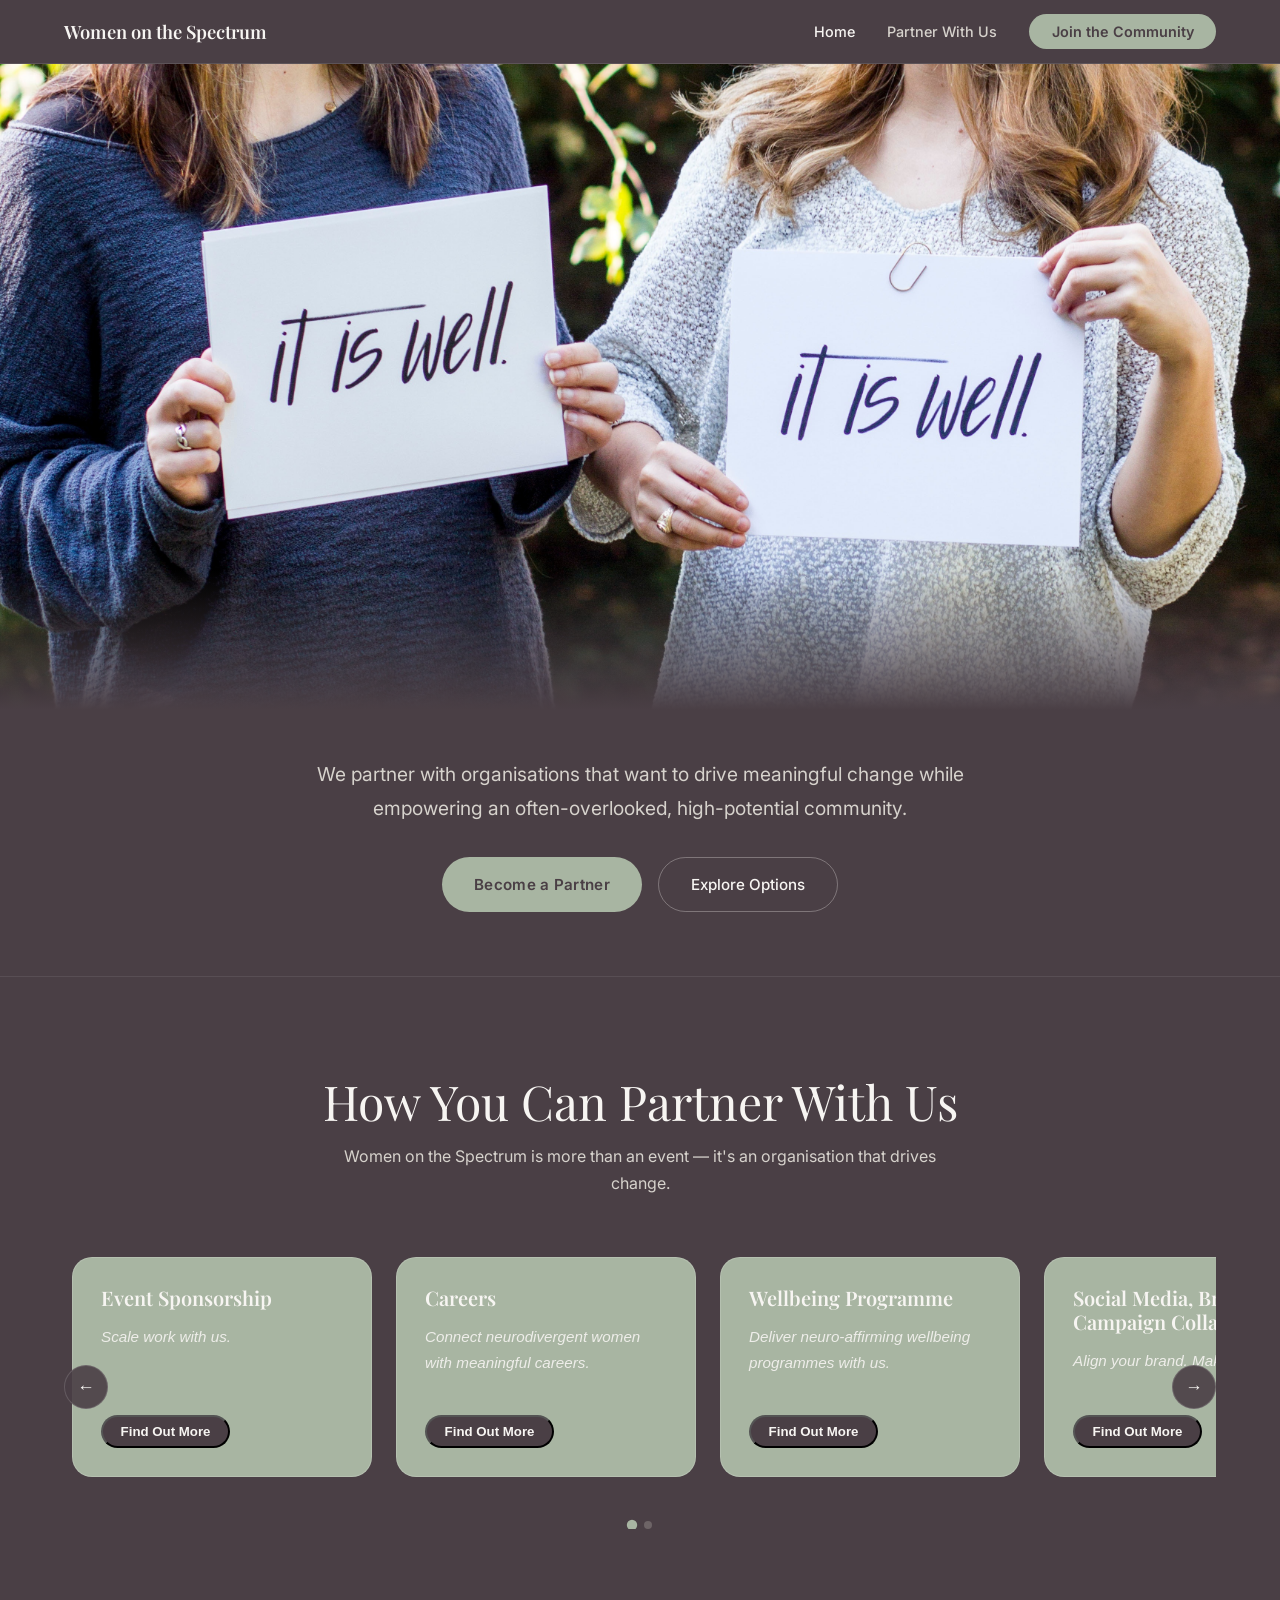
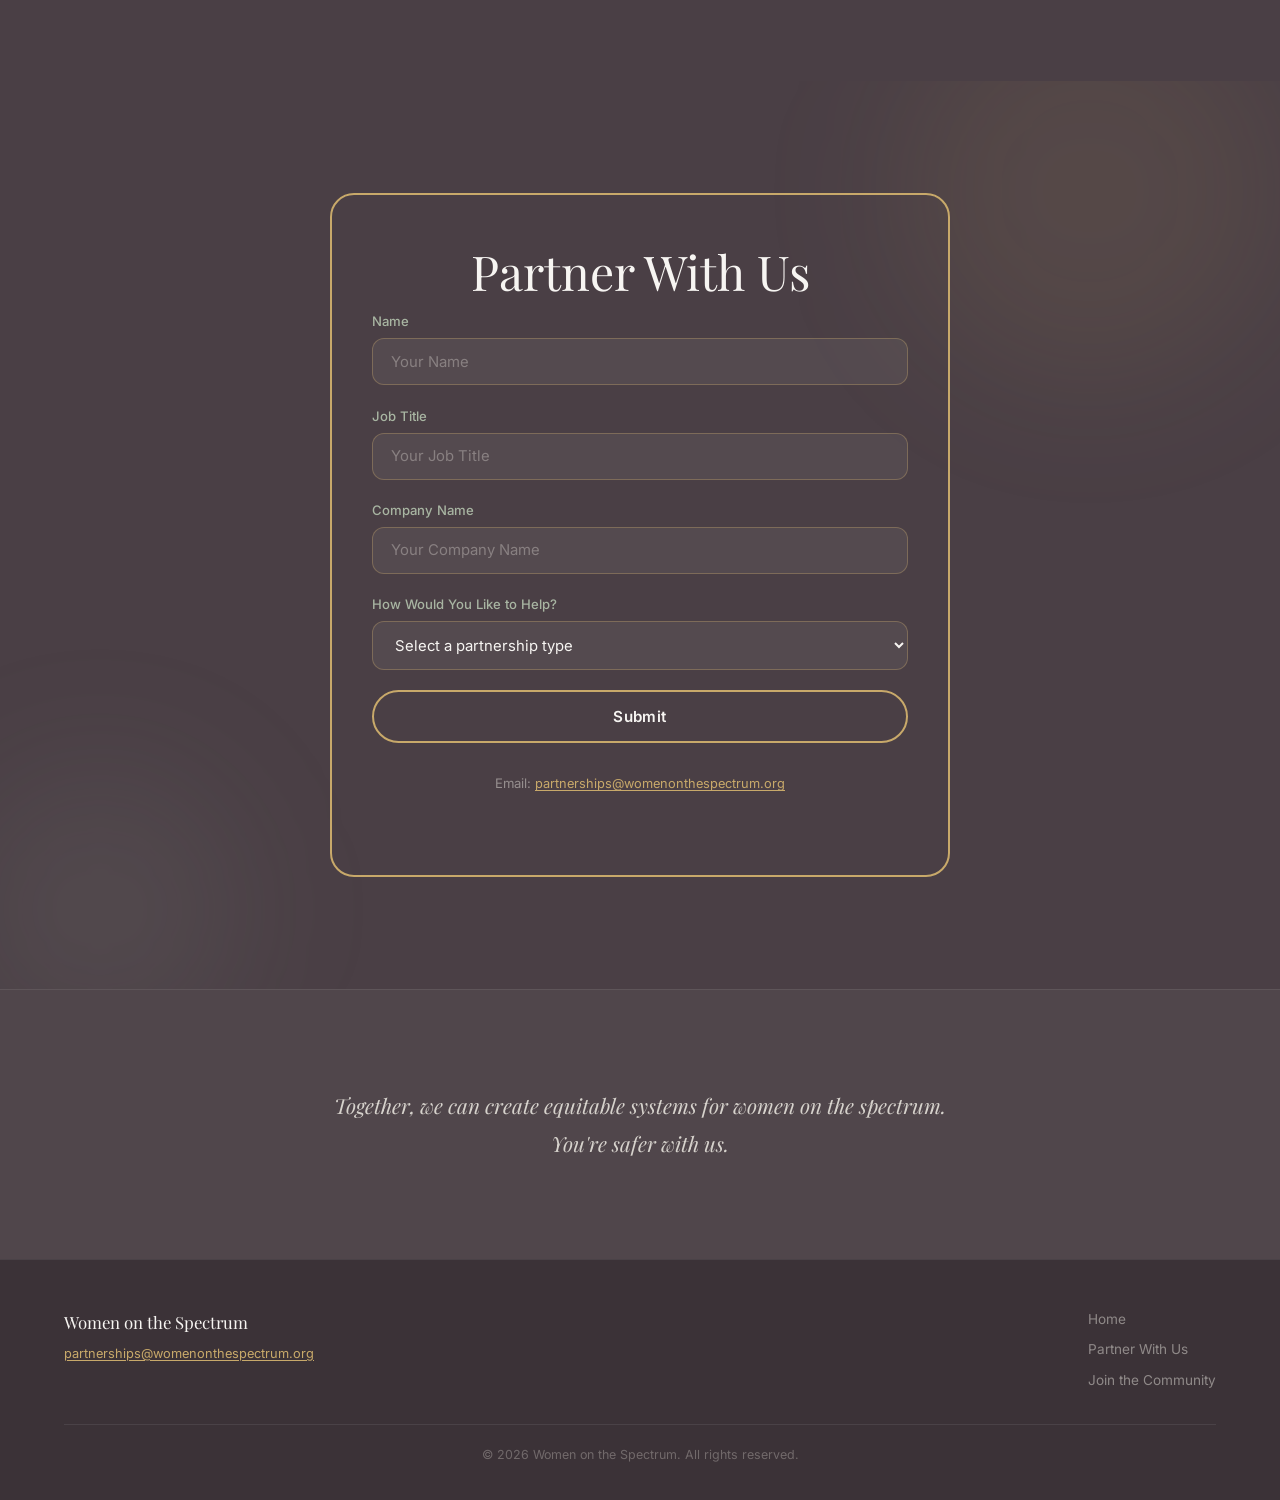
==== commit e22aea92: "Content Changes" ====
--- a/partner.html
+++ b/partner.html
@@ -72,7 +72,7 @@
 
           <div class="info-card info-green partner-card">
             <h3>Event Sponsorship</h3>
-            <p class="partner-tagline">Scale this work with us.</p>
+            <p class="partner-tagline">Scale work with us.</p>
             <button class="card-cta card-cta-on-green partner-modal-btn">Find Out More</button>
             <div class="partner-full-content" hidden>
               <p>We are expanding Women on the Spectrum across the UK and internationally, creating safe spaces for neurodivergent women to connect, learn, and access opportunities. Organisations with a regional or global presence can partner with us to deliver events in multiple locations, supporting both local communities and wider organisational impact goals.</p>
@@ -105,7 +105,7 @@
 
           <div class="info-card info-green partner-card">
             <h3>Social Media, Branding &amp; Campaign Collaborations</h3>
-            <p class="partner-tagline">Align your brand with real impact.</p>
+            <p class="partner-tagline">Align your brand. Make an impact</p>
             <button class="card-cta card-cta-on-green partner-modal-btn">Find Out More</button>
             <div class="partner-full-content" hidden>
               <p>Partner with us on campaigns, content, and storytelling that centre neurodivergent women's experiences. From awareness campaigns to co-branded initiatives, we create authentic, meaningful visibility which will further support the Women on the Spectrum community.</p>
--- a/styles.css
+++ b/styles.css
@@ -115,7 +115,7 @@
 .nav-mobile a { color: #F7F5F2; padding: .6rem 0; border-bottom: 1px solid rgba(255,255,255,.1); font-size: .95rem; }
 .nav-mobile.open { display: flex; }
 
-/* ── HERO — video ────────────────────────── */
+/* ── HERO ────────────────────────────────── */
 .hero {
   position: relative;
   width: 100%;
@@ -123,15 +123,16 @@
   overflow: hidden;
   background: #4A3F45;
 }
-.hero-video {
-  position: absolute;
-  top: 0; left: 0;
-  width: 100%;
-  height: 100%;
-  object-fit: cover;
-  object-position: center center;
+.hero-slide {
+  position: absolute; inset: 0;
+  background-size: cover;
+  background-position: center;
+  background-repeat: no-repeat;
+  opacity: 0;
+  transition: opacity 1.6s ease;
   z-index: 0;
 }
+.hero-slide.active { opacity: 1; }
 .hero-overlay {
   position: absolute;
   top: 0; left: 0; right: 0; bottom: 0;
@@ -387,12 +388,65 @@
 /* ── SECTIONS ────────────────────────────── */
 .services-section { padding-bottom: 2rem; }
 .quotes-section {
-  background: rgba(168,181,162,.07);
+  background: #4A3F45;
   border-top: 1px solid rgba(255,255,255,.08);
   border-bottom: 1px solid rgba(255,255,255,.08);
-  padding: 7rem 5vw;
-}
-.quotes-inner { max-width: 780px; margin: 0 auto; display: flex; flex-direction: column; gap: 2.5rem; }
+  padding: 0;
+}
+
+/* Image carousel */
+.quotes-img-carousel {
+  position: relative;
+  width: 100%;
+  height: 55vh;
+  min-height: 320px;
+  overflow: hidden;
+}
+.qic-slide {
+  position: absolute; inset: 0;
+  background-size: cover;
+  background-position: center;
+  opacity: 0;
+  transition: opacity 1.4s ease;
+}
+.qic-slide.active { opacity: 1; }
+.qic-overlay {
+  position: absolute; inset: 0;
+  background: rgba(74,63,69,.35);
+  pointer-events: none;
+}
+
+/* Text quotes carousel */
+.quotes-text-carousel {
+  position: relative;
+  padding: 3.5rem 5vw;
+  min-height: 130px;
+  display: flex;
+  align-items: center;
+  justify-content: center;
+  overflow: hidden;
+}
+.qtc-slide {
+  position: absolute;
+  font-family: 'Playfair Display', serif;
+  font-size: clamp(1.3rem, 3vw, 2rem);
+  font-style: italic;
+  color: #F7F5F2;
+  text-align: center;
+  max-width: 700px;
+  width: 100%;
+  padding: 0 2rem;
+  opacity: 0;
+  transform: translateY(12px);
+  transition: opacity .7s ease, transform .7s ease;
+  pointer-events: none;
+}
+.qtc-slide.active {
+  opacity: 1;
+  transform: translateY(0);
+  pointer-events: auto;
+}
+
 .why-section  { background: #4A3F45; }
 .how-section  { background: rgba(168,181,162,.05); border-top: 1px solid rgba(255,255,255,.08); }
 
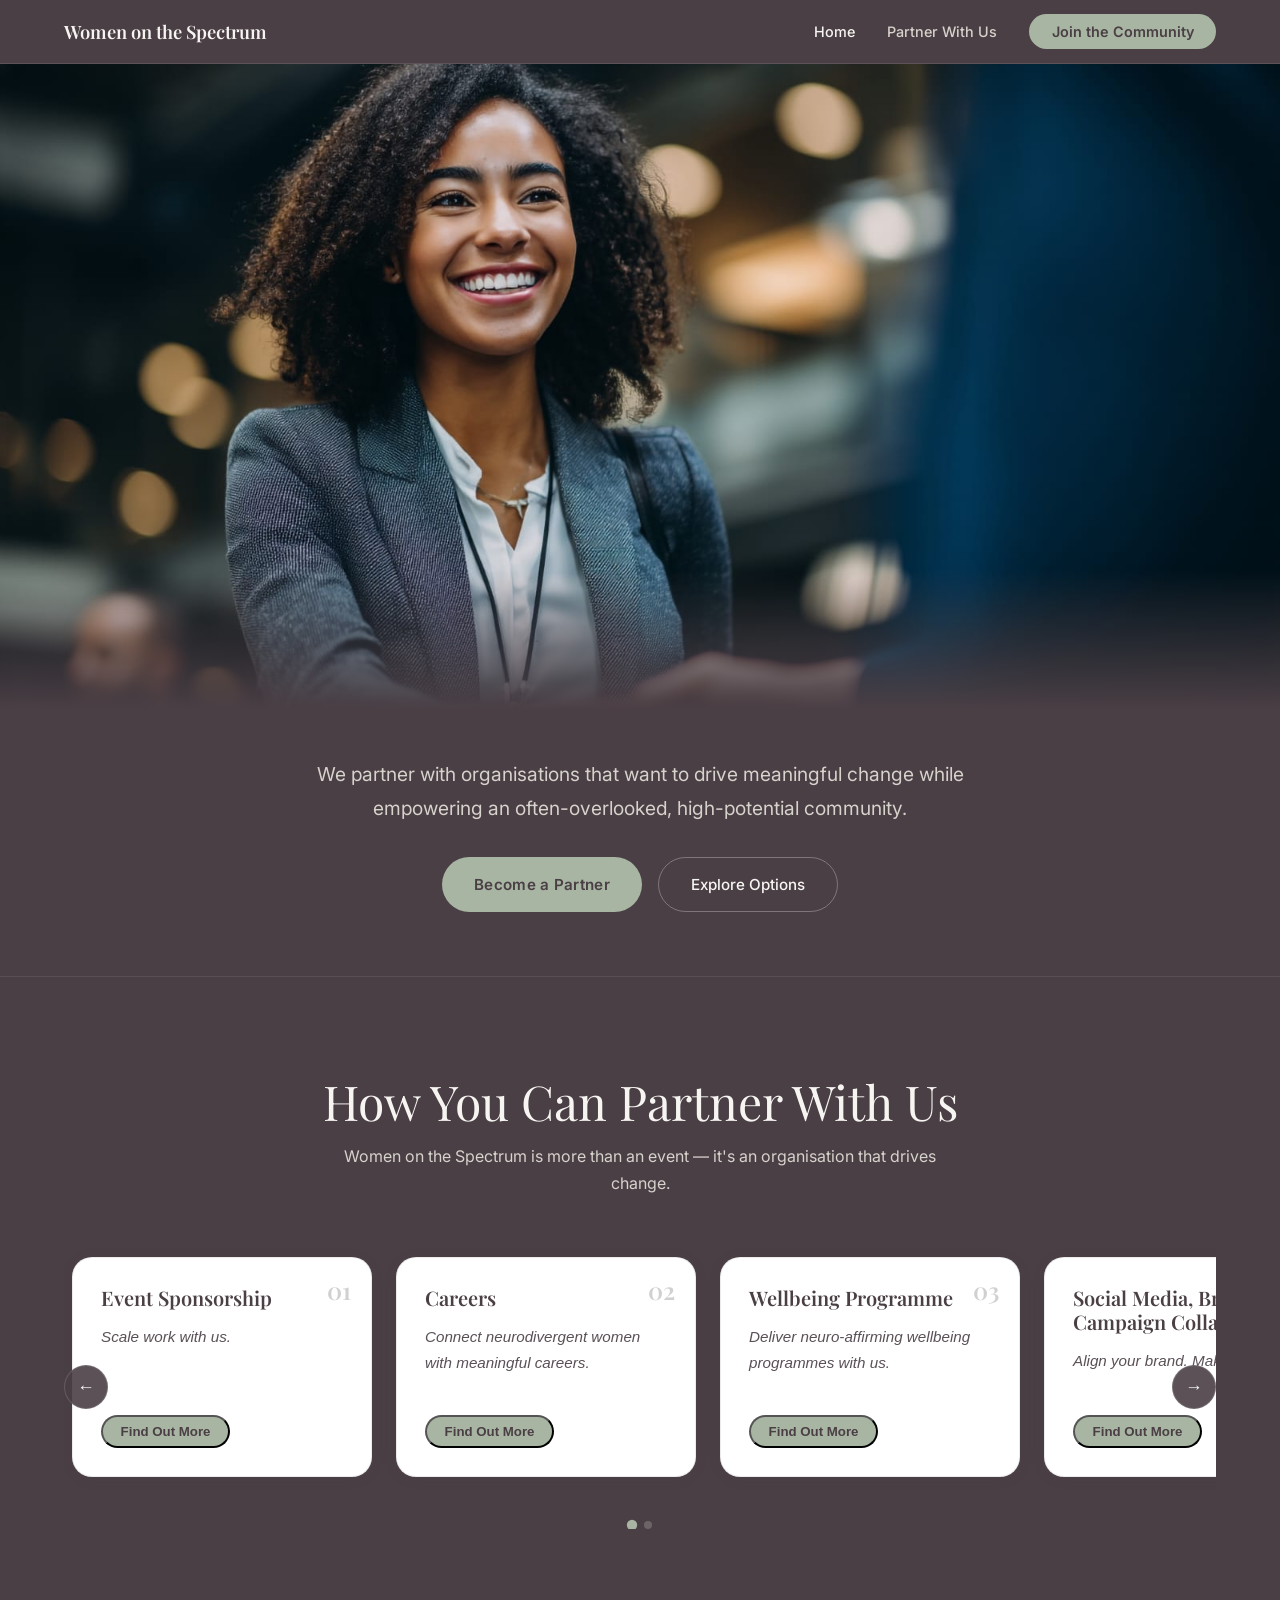
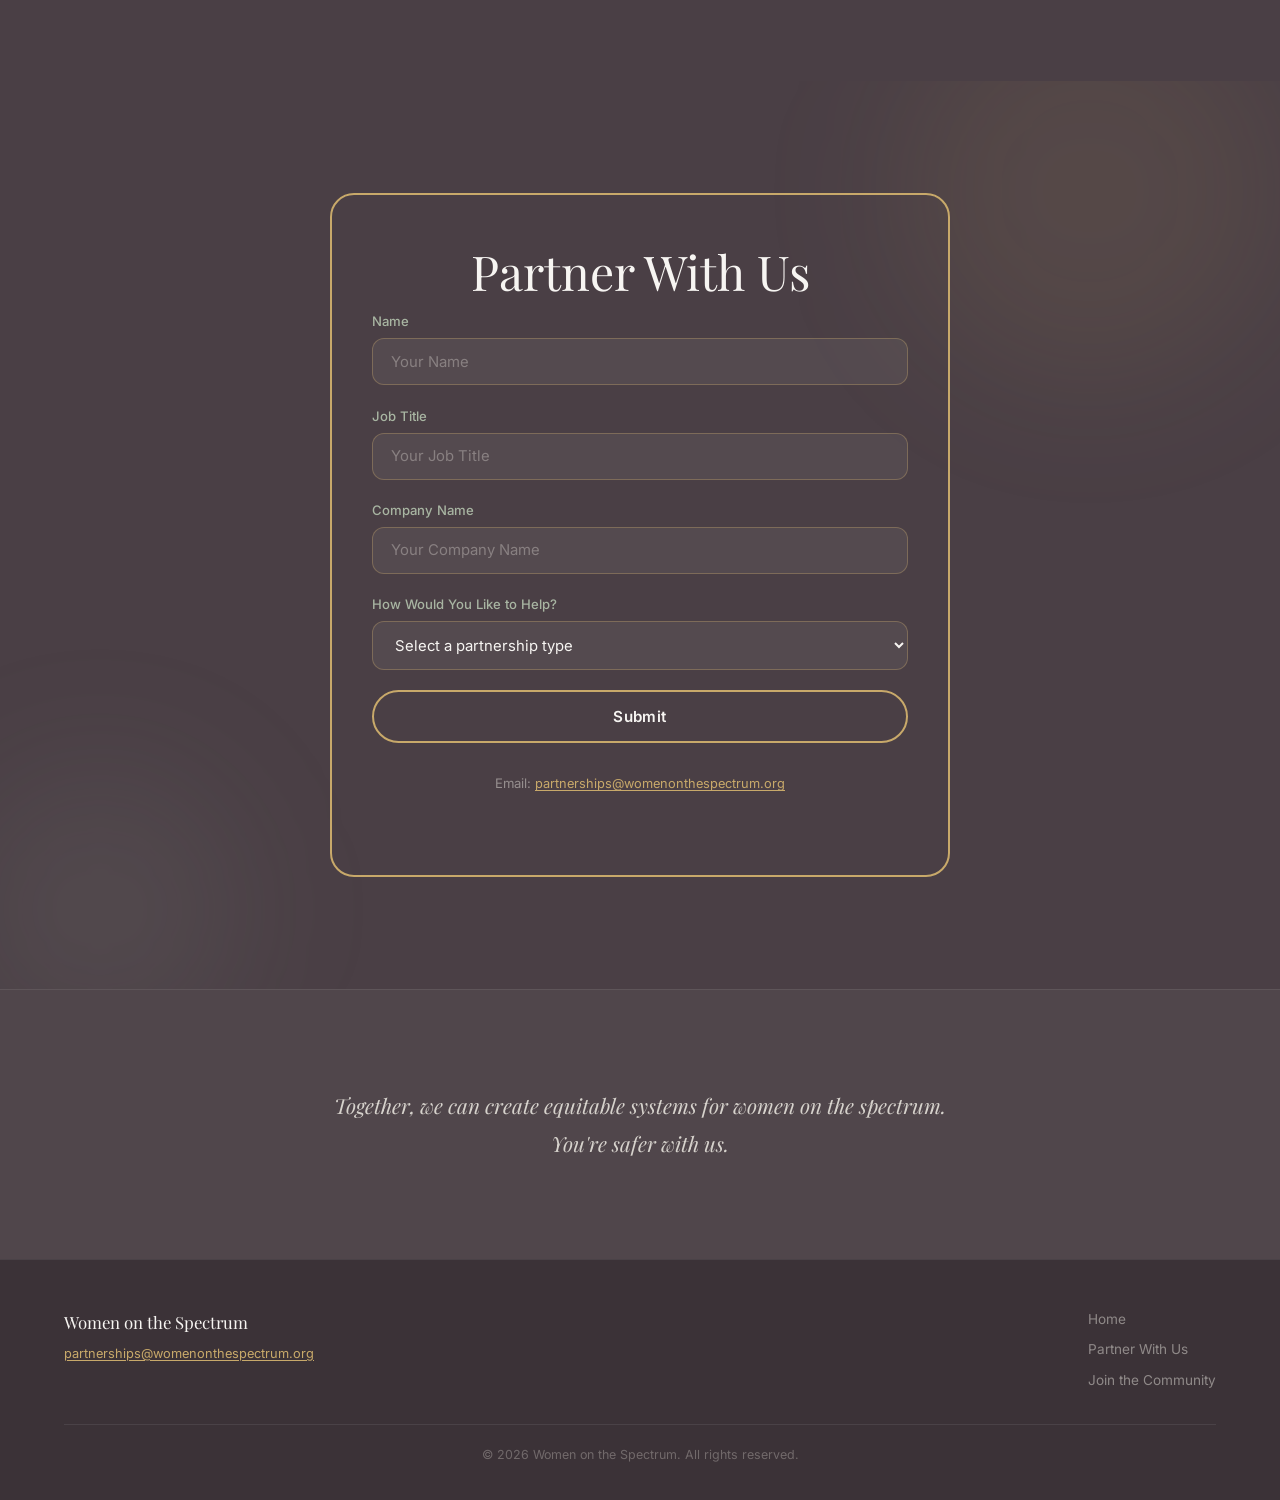
==== commit 20a3a3ea: "Changes V3" ====
--- a/partner.html
+++ b/partner.html
@@ -33,14 +33,10 @@
 
   <!-- HERO — image slideshow -->
   <section class="partner-hero-gallery">
-    <div class="phg-slide active" style="background-image:url('Partner-With-Us/29340.jpg')"></div>
-    <div class="phg-slide" style="background-image:url('Partner-With-Us/29343.jpg')"></div>
-    <div class="phg-slide" style="background-image:url('Partner-With-Us/29344.jpg')"></div>
-    <div class="phg-slide" style="background-image:url('Partner-With-Us/29345.jpg')"></div>
-    <div class="phg-slide" style="background-image:url('Partner-With-Us/29364.jpg')"></div>
-    <div class="phg-slide" style="background-image:url('Partner-With-Us/29365.jpg')"></div>
-    <div class="phg-slide" style="background-image:url('Partner-With-Us/29366.jpg')"></div>
-    <div class="phg-slide" style="background-image:url('Partner-With-Us/29367.jpg')"></div>
+    <div class="phg-slide active" style="background-image:url('PartnerWithUs-New/WhatsApp%20Image%202026-06-13%20at%2014.08.34.jpeg')"></div>
+    <div class="phg-slide" style="background-image:url('PartnerWithUs-New/WhatsApp%20Image%202026-06-13%20at%2014.08.34%20(1).jpeg')"></div>
+    <div class="phg-slide" style="background-image:url('PartnerWithUs-New/WhatsApp%20Image%202026-06-13%20at%2014.08.34%20(2).jpeg')"></div>
+    <div class="phg-slide" style="background-image:url('PartnerWithUs-New/WhatsApp%20Image%202026-06-13%20at%2014.09.12.jpeg')"></div>
     <div class="phg-fade-bottom"></div>
   </section>
 
@@ -70,20 +66,22 @@
       <div class="carousel-wrapper">
         <div class="carousel-track" id="partnerTrackA">
 
-          <div class="info-card info-green partner-card">
+          <div class="info-card info-light partner-card">
+            <span class="card-number">01</span>
             <h3>Event Sponsorship</h3>
             <p class="partner-tagline">Scale work with us.</p>
-            <button class="card-cta card-cta-on-green partner-modal-btn">Find Out More</button>
+            <button class="card-cta partner-modal-btn">Find Out More</button>
             <div class="partner-full-content" hidden>
               <p>We are expanding Women on the Spectrum across the UK and internationally, creating safe spaces for neurodivergent women to connect, learn, and access opportunities. Organisations with a regional or global presence can partner with us to deliver events in multiple locations, supporting both local communities and wider organisational impact goals.</p>
               <p>Your sponsorship directly increases access for women who would otherwise be excluded, while positioning your organisation as a leader in neurodiversity and gender inclusion.</p>
             </div>
           </div>
 
-          <div class="info-card info-green partner-card">
+          <div class="info-card info-light partner-card">
+            <span class="card-number">02</span>
             <h3>Careers</h3>
             <p class="partner-tagline">Connect neurodivergent women with meaningful careers.</p>
-            <button class="card-cta card-cta-on-green partner-modal-btn">Find Out More</button>
+            <button class="card-cta partner-modal-btn">Find Out More</button>
             <div class="partner-full-content" hidden>
               <p>Partner with us to connect directly with neurodivergent women seeking meaningful employment and career progression. We work with organisations to create neuro-friendly pathways into roles, internships, and long-term careers.</p>
               <p>This includes:</p>
@@ -92,10 +90,11 @@
             </div>
           </div>
 
-          <div class="info-card info-green partner-card">
+          <div class="info-card info-light partner-card">
+            <span class="card-number">03</span>
             <h3>Wellbeing Programme</h3>
             <p class="partner-tagline">Deliver neuro-affirming wellbeing programmes with us.</p>
-            <button class="card-cta card-cta-on-green partner-modal-btn">Find Out More</button>
+            <button class="card-cta partner-modal-btn">Find Out More</button>
             <div class="partner-full-content" hidden>
               <p>We collaborate with organisations to deliver neuro-affirming wellbeing programmes, workshops, and resources that support the Women on the Spectrum community.</p>
               <p>From burnout and mental health to workplace accessibility and diagnosis pathways, these programmes are designed to create healthier, more inclusive environments.</p>
@@ -103,19 +102,21 @@
             </div>
           </div>
 
-          <div class="info-card info-green partner-card">
+          <div class="info-card info-light partner-card">
+            <span class="card-number">04</span>
             <h3>Social Media, Branding &amp; Campaign Collaborations</h3>
             <p class="partner-tagline">Align your brand. Make an impact</p>
-            <button class="card-cta card-cta-on-green partner-modal-btn">Find Out More</button>
+            <button class="card-cta partner-modal-btn">Find Out More</button>
             <div class="partner-full-content" hidden>
               <p>Partner with us on campaigns, content, and storytelling that centre neurodivergent women's experiences. From awareness campaigns to co-branded initiatives, we create authentic, meaningful visibility which will further support the Women on the Spectrum community.</p>
             </div>
           </div>
 
-          <div class="info-card info-green partner-card">
+          <div class="info-card info-light partner-card">
+            <span class="card-number">05</span>
             <h3>Research &amp; Insight Collaborations</h3>
             <p class="partner-tagline">Shape the future with us.</p>
-            <button class="card-cta card-cta-on-green partner-modal-btn">Find Out More</button>
+            <button class="card-cta partner-modal-btn">Find Out More</button>
             <div class="partner-full-content" hidden>
               <p>There is a critical lack of data and research focused on neurodivergent women. We partner with organisations, institutions, and funders to develop research, insights, and reports that inform better systems and solutions.</p>
               <p>Areas of focus include:<br>— Employment outcomes<br>— Healthcare access and diagnosis<br>— Education and life pathways</p>
--- a/styles.css
+++ b/styles.css
@@ -123,16 +123,13 @@
   overflow: hidden;
   background: #4A3F45;
 }
-.hero-slide {
+.hero-video {
   position: absolute; inset: 0;
-  background-size: cover;
-  background-position: center;
-  background-repeat: no-repeat;
-  opacity: 0;
-  transition: opacity 1.6s ease;
+  width: 100%; height: 100%;
+  object-fit: cover;
+  object-position: center;
   z-index: 0;
 }
-.hero-slide.active { opacity: 1; }
 .hero-overlay {
   position: absolute;
   top: 0; left: 0; right: 0; bottom: 0;
@@ -250,6 +247,7 @@
   min-width: 300px; max-width: 300px; flex-shrink: 0;
   border-radius: var(--radius); padding: 1.75rem;
   display: flex; flex-direction: column; gap: .4rem;
+  position: relative;
 }
 
 /* Style A — #FFFFFF bg, #4A3F45 text */
@@ -477,6 +475,21 @@
 .form-input:focus { border-color: #C8A96A; box-shadow: 0 0 0 3px rgba(200,169,106,.15); }
 .form-select { cursor: pointer; }
 .form-select option { background: #4A3F45; color: #F7F5F2; }
+.interest-group {
+  width: 100%; padding: .85rem 1.15rem;
+  background: rgba(255,255,255,.06);
+  border: 1.5px solid rgba(200,169,106,.35);
+  border-radius: var(--radius-sm);
+  color: #F7F5F2; font-family: 'Inter', sans-serif; font-size: .93rem;
+}
+.interest-group:focus-within { border-color: #C8A96A; box-shadow: 0 0 0 3px rgba(200,169,106,.15); }
+.interest-group legend { color: rgba(214,210,204,.72); margin-bottom: .6rem; text-align: left; }
+.interest-option {
+  display: flex; align-items: center; gap: .5rem;
+  cursor: pointer; margin-bottom: .45rem; text-align: left;
+}
+.interest-option:last-child { margin-bottom: 0; }
+.interest-option input { accent-color: #C8A96A; }
 .form-textarea { resize: vertical; min-height: 95px; }
 .form-group { display: flex; flex-direction: column; gap: .35rem; }
 .form-group label { font-size: .82rem; color: #A8B5A2; font-weight: 500; text-align: left; }
@@ -548,11 +561,21 @@
   justify-content: space-between;
 }
 .partner-tagline {
-  color: rgba(247,245,242,.75);
+  color: rgba(74,63,69,.65);
   font-style: italic;
   font-size: .95rem;
   flex-grow: 1;
   margin: 0;
+}
+.card-number {
+  position: absolute;
+  top: 1.25rem; right: 1.25rem;
+  font-family: 'Playfair Display', serif;
+  font-size: 1.5rem;
+  font-weight: 600;
+  color: rgba(74,63,69,.25);
+  line-height: 1;
+  pointer-events: none;
 }
 .partner-modal-btn { align-self: flex-start; margin-top: auto; }
 
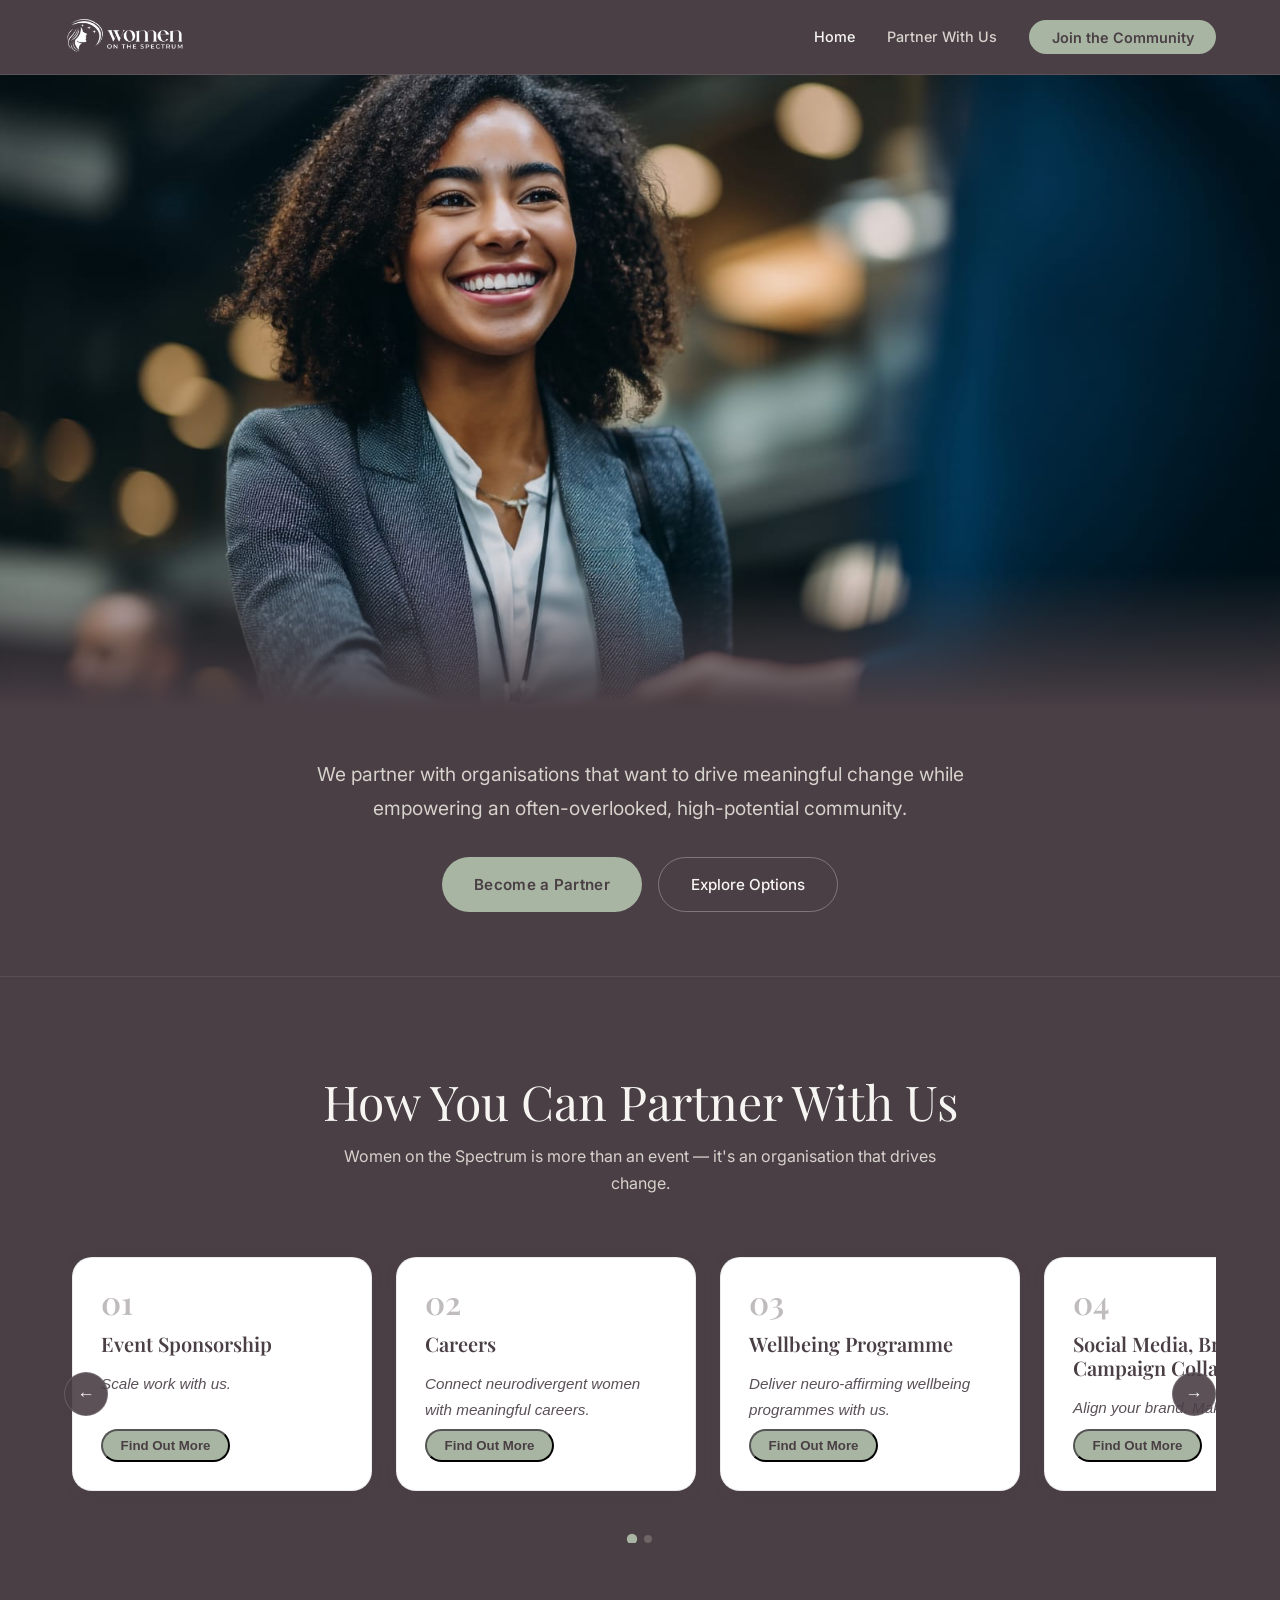
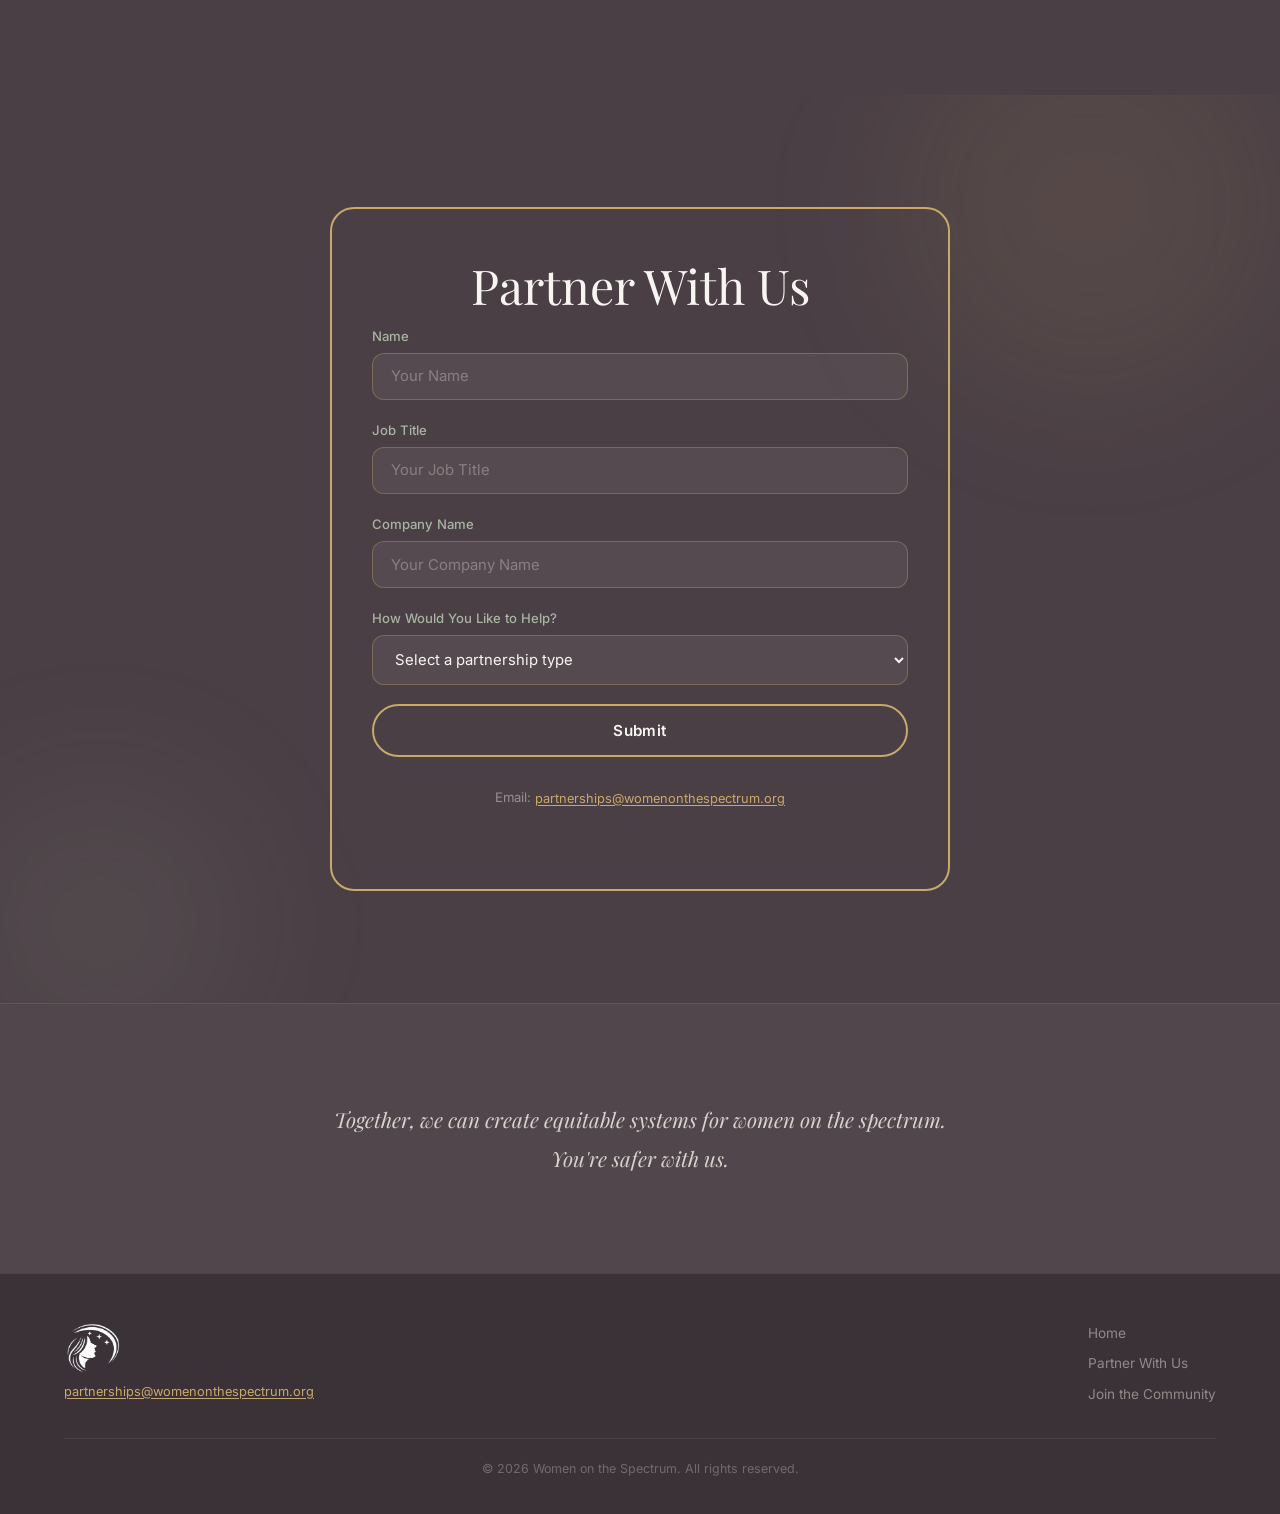
==== commit 1775eda6: "Changes v2 22JUNE" ====
--- a/partner.html
+++ b/partner.html
@@ -14,7 +14,7 @@
   <!-- NAVBAR -->
   <nav class="navbar" id="navbar">
     <div class="nav-inner">
-      <a href="index.html" class="nav-logo">Women on the Spectrum</a>
+      <a href="index.html" class="nav-logo"><img src="Logo/Logo_With_Text-removebg-preview%20(1).png" alt="Women on the Spectrum" class="nav-logo-img"></a>
       <ul class="nav-links">
         <li><a href="index.html">Home</a></li>
         <li><a href="partner.html" class="active">Partner With Us</a></li>
@@ -191,7 +191,7 @@
   <footer class="footer">
     <div class="footer-inner">
       <div class="footer-brand">
-        <span class="footer-logo">Women on the Spectrum</span>
+        <img src="Logo/Logo-removebg-preview%20(1).png" alt="Women on the Spectrum" class="footer-logo-img">
         <a href="mailto:partnerships@womenonthespectrum.org" class="footer-email">
           partnerships@womenonthespectrum.org
         </a>
--- a/styles.css
+++ b/styles.css
@@ -97,6 +97,12 @@
 .nav-logo {
   font-family: 'Playfair Display', serif;
   font-size: 1.15rem; font-weight: 600; color: #F7F5F2;
+  display: flex; align-items: center;
+}
+.nav-logo-img {
+  height: 42px;
+  width: auto;
+  display: block;
 }
 .nav-links { display: flex; align-items: center; gap: 2rem; list-style: none; }
 .nav-links a { color: #F7F5F2; font-size: .9rem; font-weight: 500; transition: color .2s; }
@@ -123,13 +129,16 @@
   overflow: hidden;
   background: #4A3F45;
 }
-.hero-video {
+.hero-slide {
   position: absolute; inset: 0;
-  width: 100%; height: 100%;
-  object-fit: cover;
-  object-position: center;
+  background-size: cover;
+  background-position: center;
+  background-repeat: no-repeat;
+  opacity: 0;
+  transition: opacity 1.6s ease;
   z-index: 0;
 }
+.hero-slide.active { opacity: 1; }
 .hero-overlay {
   position: absolute;
   top: 0; left: 0; right: 0; bottom: 0;
@@ -547,6 +556,7 @@
   max-width: 1200px; margin: 0 auto; flex-wrap: wrap; gap: 2rem; padding-bottom: 2rem;
 }
 .footer-logo { font-family: 'Playfair Display', serif; font-size: 1.05rem; color: #F7F5F2; display: block; }
+.footer-logo-img { height: 52px; width: auto; display: block; }
 .footer-email { display: inline-block; margin-top: .4rem; color: #C8A96A; font-size: .8rem; text-decoration: underline; text-underline-offset: 2px; transition: opacity .2s; }
 .footer-email:hover { opacity: .75; }
 .footer-links { display: flex; flex-direction: column; gap: .45rem; }
@@ -568,14 +578,13 @@
   margin: 0;
 }
 .card-number {
-  position: absolute;
-  top: 1.25rem; right: 1.25rem;
+  display: block;
   font-family: 'Playfair Display', serif;
-  font-size: 1.5rem;
+  font-size: 2rem;
   font-weight: 600;
-  color: rgba(74,63,69,.25);
+  color: rgba(74,63,69,.35);
   line-height: 1;
-  pointer-events: none;
+  margin-bottom: .5rem;
 }
 .partner-modal-btn { align-self: flex-start; margin-top: auto; }
 
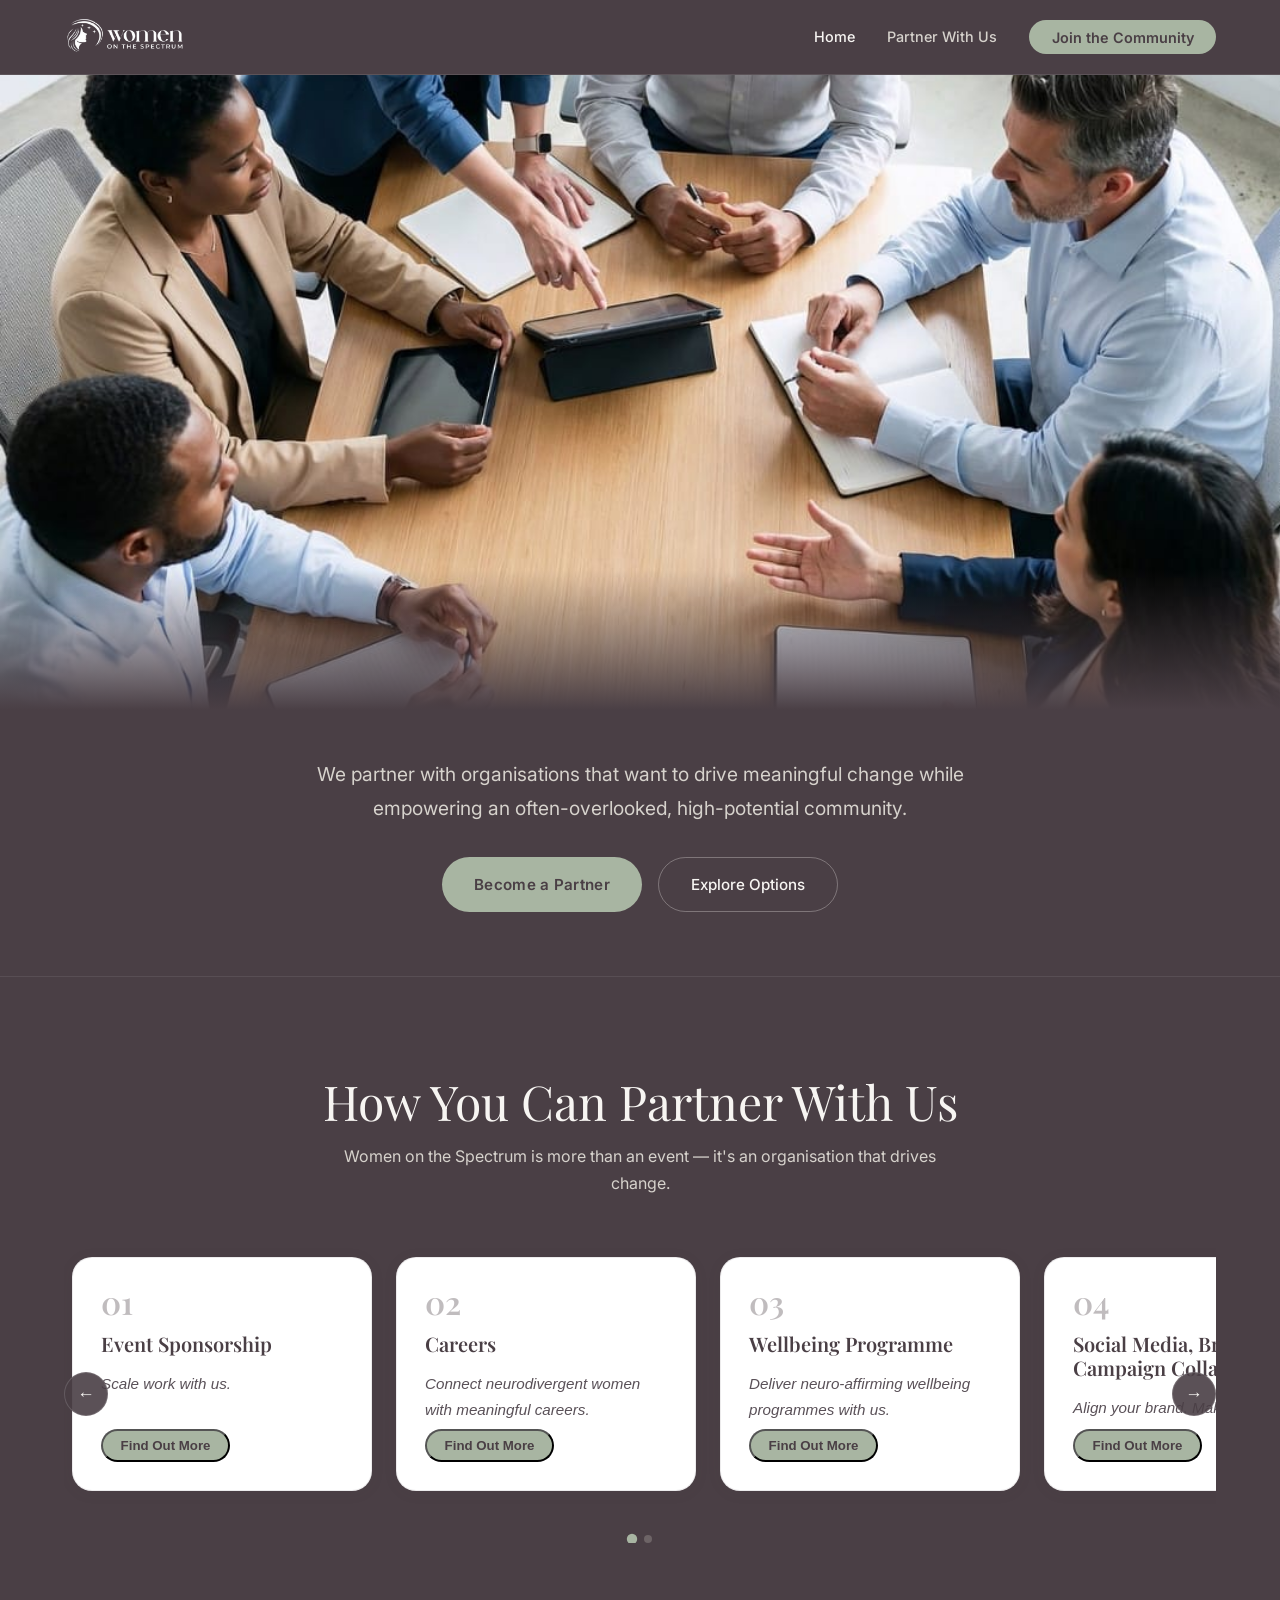
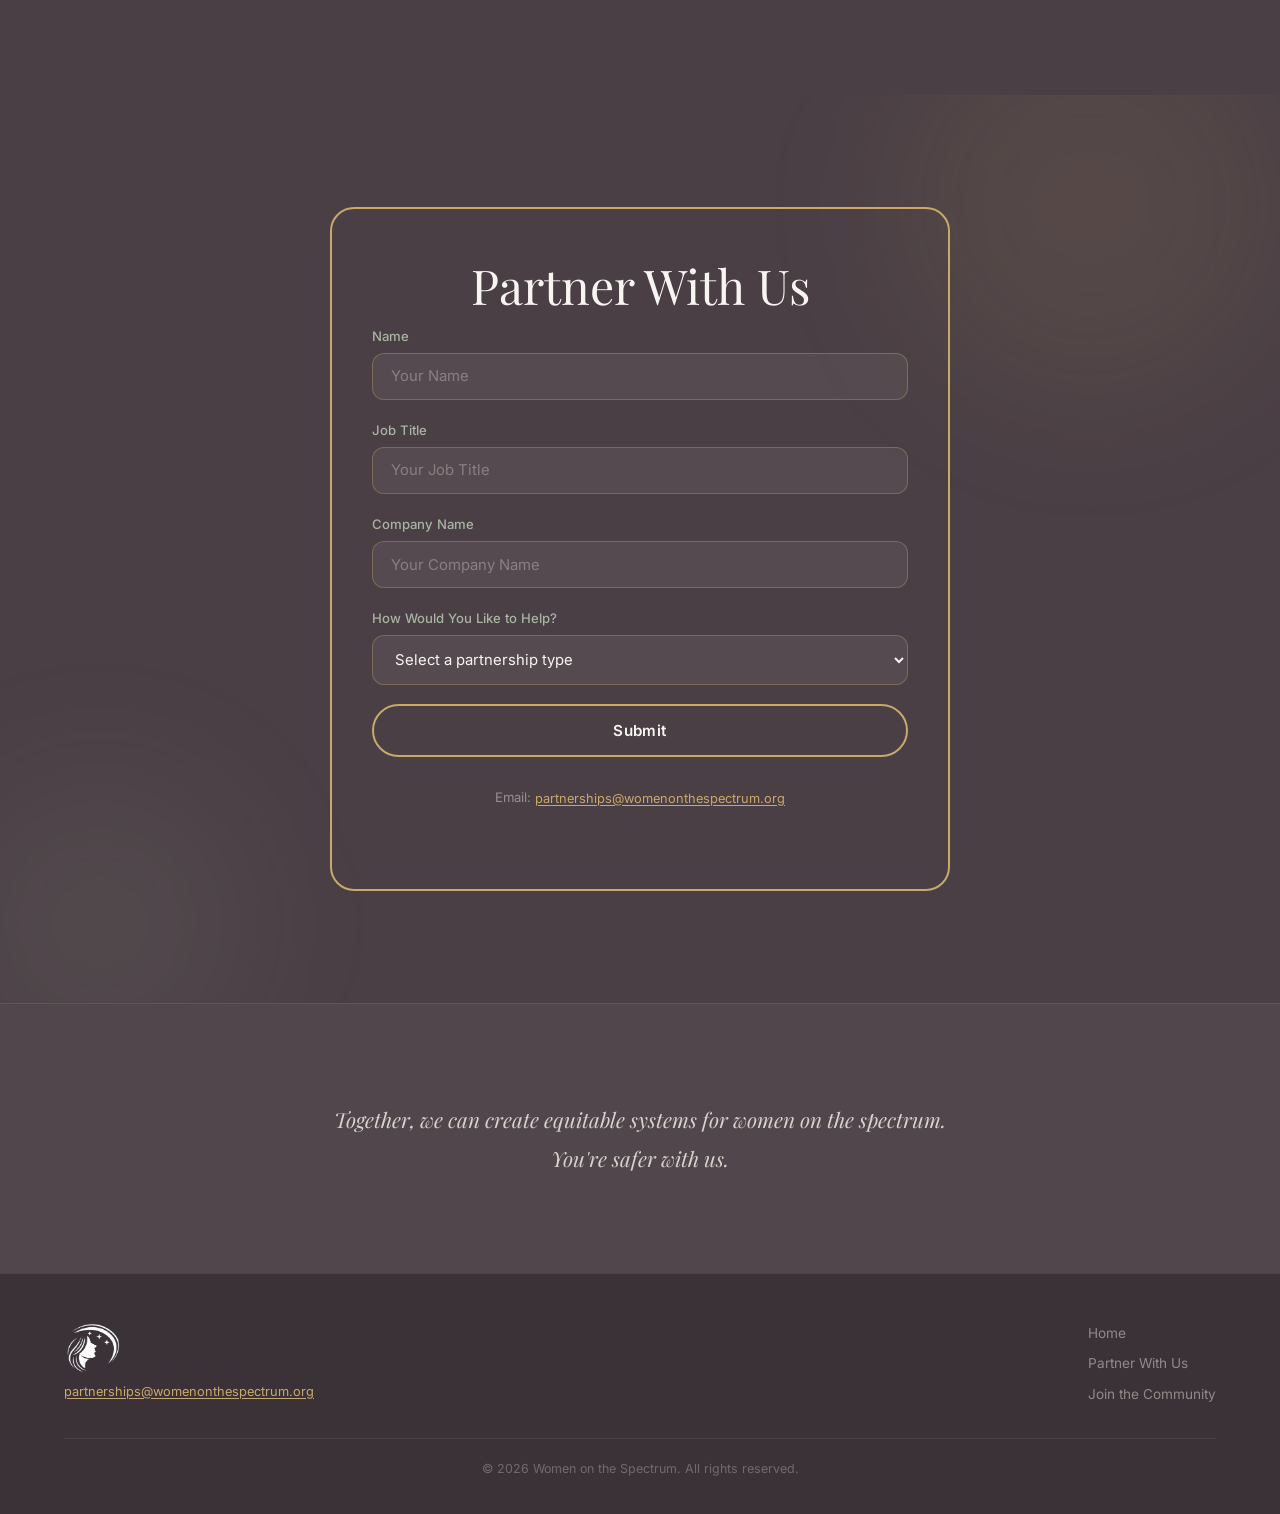
==== commit e9893b92: "Changes New" ====
--- a/partner.html
+++ b/partner.html
@@ -33,10 +33,11 @@
 
   <!-- HERO — image slideshow -->
   <section class="partner-hero-gallery">
-    <div class="phg-slide active" style="background-image:url('PartnerWithUs-New/WhatsApp%20Image%202026-06-13%20at%2014.08.34.jpeg')"></div>
+    <div class="phg-slide active" style="background-image:url('PartnerWithUs-New/WhatsApp Image 2026-06-22 at 18.05.50.jpeg')"></div>
+    <div class="phg-slide" style="background-image:url('PartnerWithUs-New/WhatsApp%20Image%202026-06-13%20at%2014.08.34.jpeg')"></div>
+    <div class="phg-slide" style="background-image:url('PartnerWithUs-New/WhatsApp%20Image%202026-06-13%20at%2014.09.12.jpeg')"></div>
     <div class="phg-slide" style="background-image:url('PartnerWithUs-New/WhatsApp%20Image%202026-06-13%20at%2014.08.34%20(1).jpeg')"></div>
     <div class="phg-slide" style="background-image:url('PartnerWithUs-New/WhatsApp%20Image%202026-06-13%20at%2014.08.34%20(2).jpeg')"></div>
-    <div class="phg-slide" style="background-image:url('PartnerWithUs-New/WhatsApp%20Image%202026-06-13%20at%2014.09.12.jpeg')"></div>
     <div class="phg-fade-bottom"></div>
   </section>
 
--- a/styles.css
+++ b/styles.css
@@ -500,6 +500,7 @@
 .interest-option:last-child { margin-bottom: 0; }
 .interest-option input { accent-color: #C8A96A; }
 .form-textarea { resize: vertical; min-height: 95px; }
+.interest-other-box { margin-top: .6rem; min-height: 60px; }
 .form-group { display: flex; flex-direction: column; gap: .35rem; }
 .form-group label { font-size: .82rem; color: #A8B5A2; font-weight: 500; text-align: left; }
 
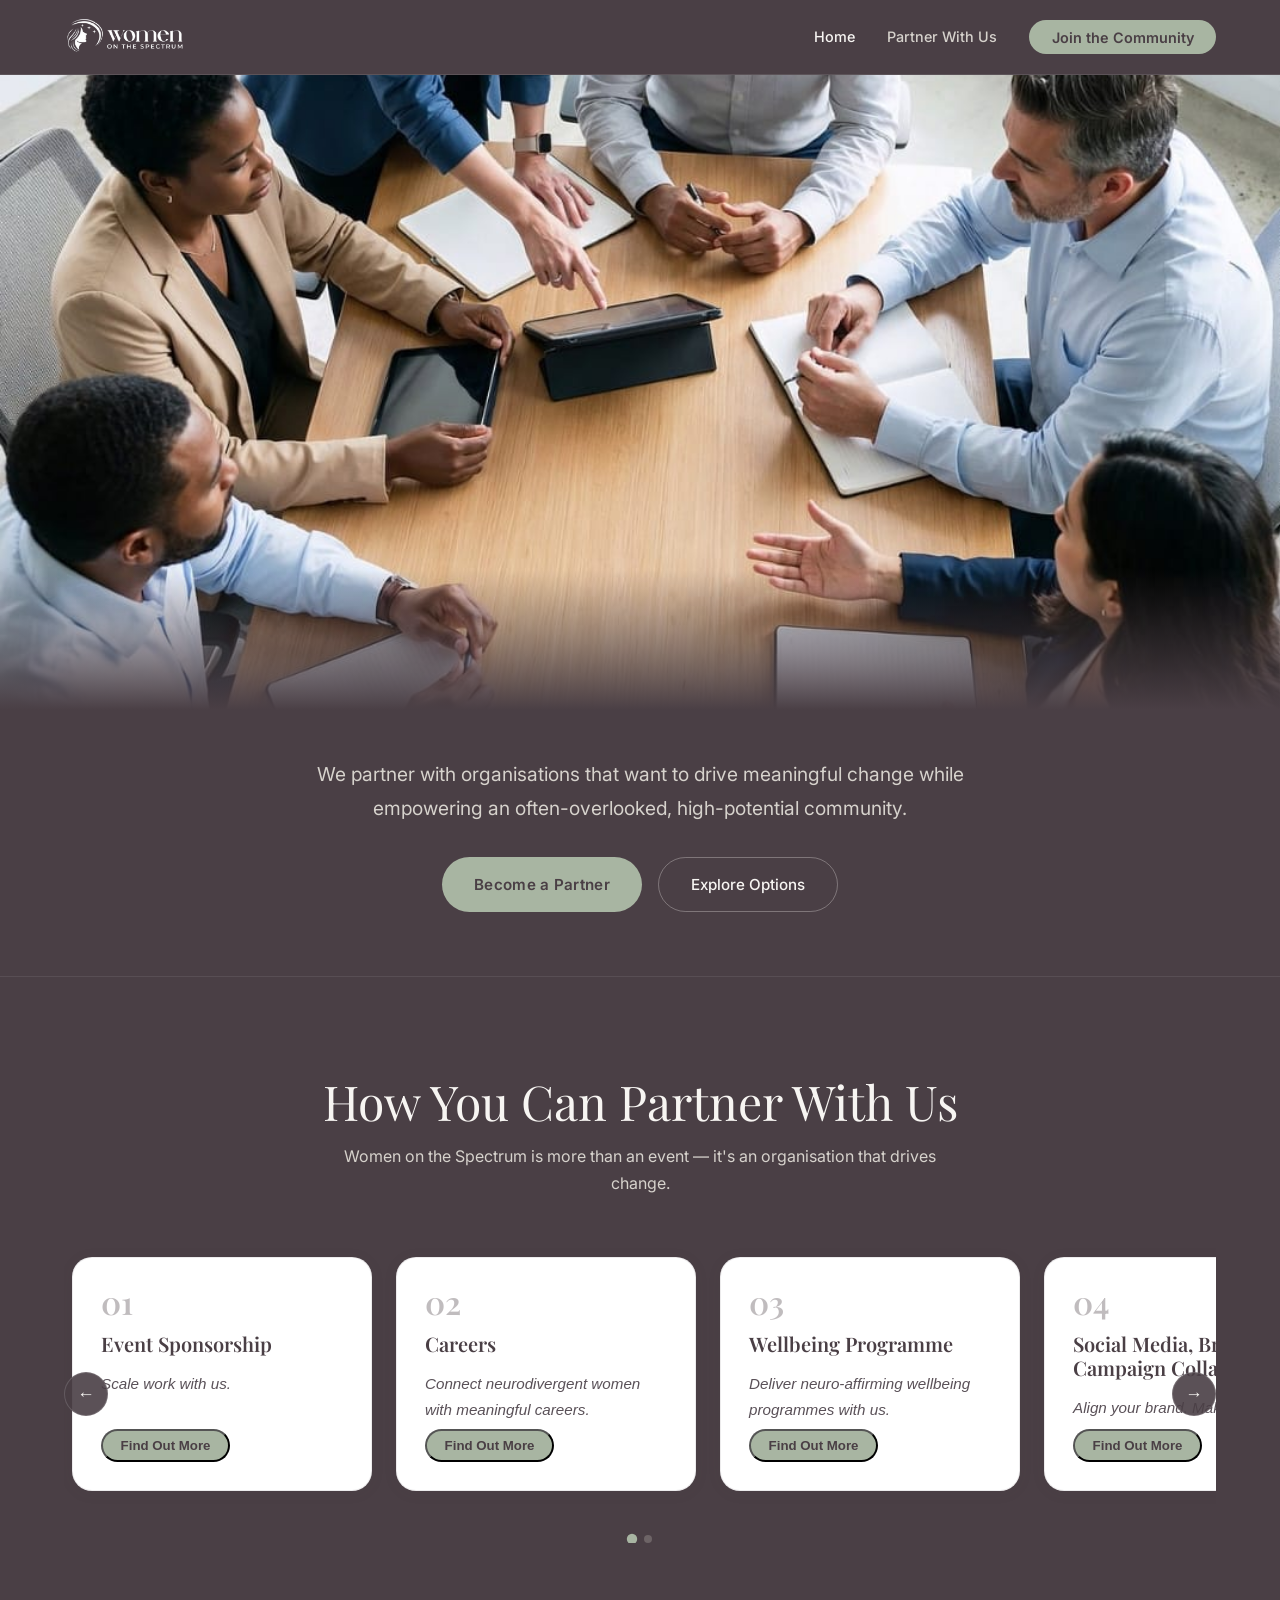
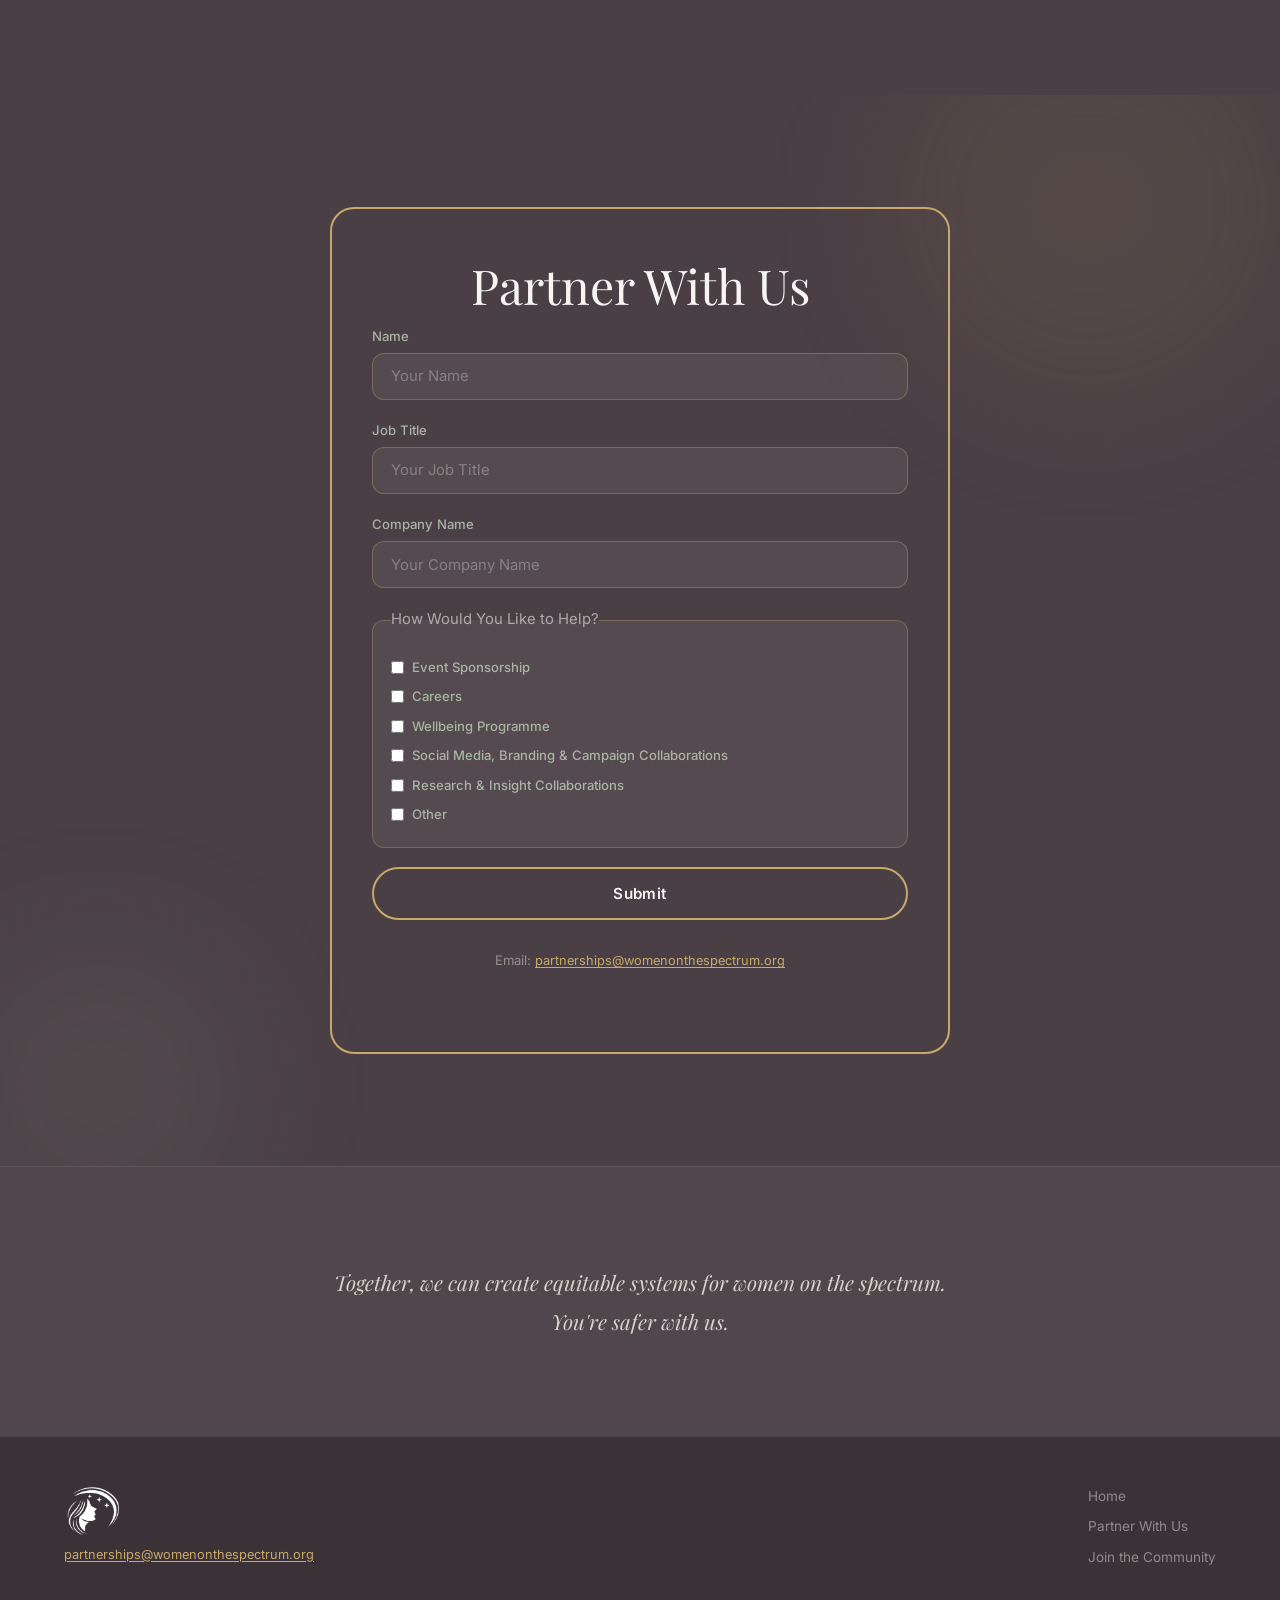
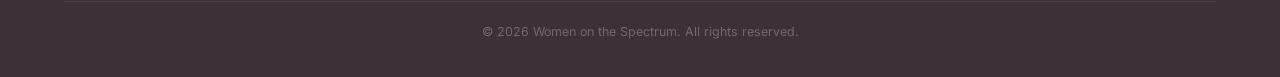
==== commit 3387ab92: "Changes" ====
--- a/partner.html
+++ b/partner.html
@@ -158,15 +158,34 @@
           <input type="text" id="company" name="company" placeholder="Your Company Name" required class="form-input" />
         </div>
         <div class="form-group">
-          <label for="partnership">How Would You Like to Help?</label>
-          <select id="partnership" name="partnership_type" required class="form-input form-select">
-            <option value="" disabled selected>Select a partnership type</option>
-            <option value="event-sponsorship">Event Sponsorship</option>
-            <option value="careers">Careers</option>
-            <option value="wellbeing">Wellbeing Programme</option>
-            <option value="social-media">Social Media, Branding &amp; Campaign Collaborations</option>
-            <option value="research">Research &amp; Insight Collaborations</option>
-          </select>
+          <fieldset class="interest-group" data-required-checkbox-group>
+            <legend>How Would You Like to Help?</legend>
+            <label class="interest-option">
+              <input type="checkbox" name="partnership_type[]" value="Event Sponsorship" />
+              <span>Event Sponsorship</span>
+            </label>
+            <label class="interest-option">
+              <input type="checkbox" name="partnership_type[]" value="Careers" />
+              <span>Careers</span>
+            </label>
+            <label class="interest-option">
+              <input type="checkbox" name="partnership_type[]" value="Wellbeing Programme" />
+              <span>Wellbeing Programme</span>
+            </label>
+            <label class="interest-option">
+              <input type="checkbox" name="partnership_type[]" value="Social Media, Branding & Campaign Collaborations" />
+              <span>Social Media, Branding &amp; Campaign Collaborations</span>
+            </label>
+            <label class="interest-option">
+              <input type="checkbox" name="partnership_type[]" value="Research & Insight Collaborations" />
+              <span>Research &amp; Insight Collaborations</span>
+            </label>
+            <label class="interest-option">
+              <input type="checkbox" name="partnership_type[]" value="Other" class="interest-other-checkbox" />
+              <span>Other</span>
+            </label>
+            <textarea name="partnership_type_other" class="form-input form-textarea interest-other-box" placeholder="Tell us more…" aria-label="Tell us more about how you'd like to help" hidden></textarea>
+          </fieldset>
         </div>
         <button type="submit" class="btn-signup-gold" style="width:100%;">Submit</button>
       </form>
--- a/styles.css
+++ b/styles.css
@@ -391,6 +391,15 @@
   .ic-card.expanded .ic-hover    { transform: translateY(0); }
   .ic-card.expanded .ic-title-bar { opacity: 0; }
 }
+
+/* How We Help — info card always visible, no hover animation */
+.how-section .ic-hover {
+  transform: translateY(0);
+  transition: none;
+}
+.how-section .ic-title-bar { display: none; }
+.how-section .ic-img { transition: none; }
+.how-section .ic-card:hover .ic-img { transform: none; }
 
 /* ── SECTIONS ────────────────────────────── */
 .services-section { padding-bottom: 2rem; }
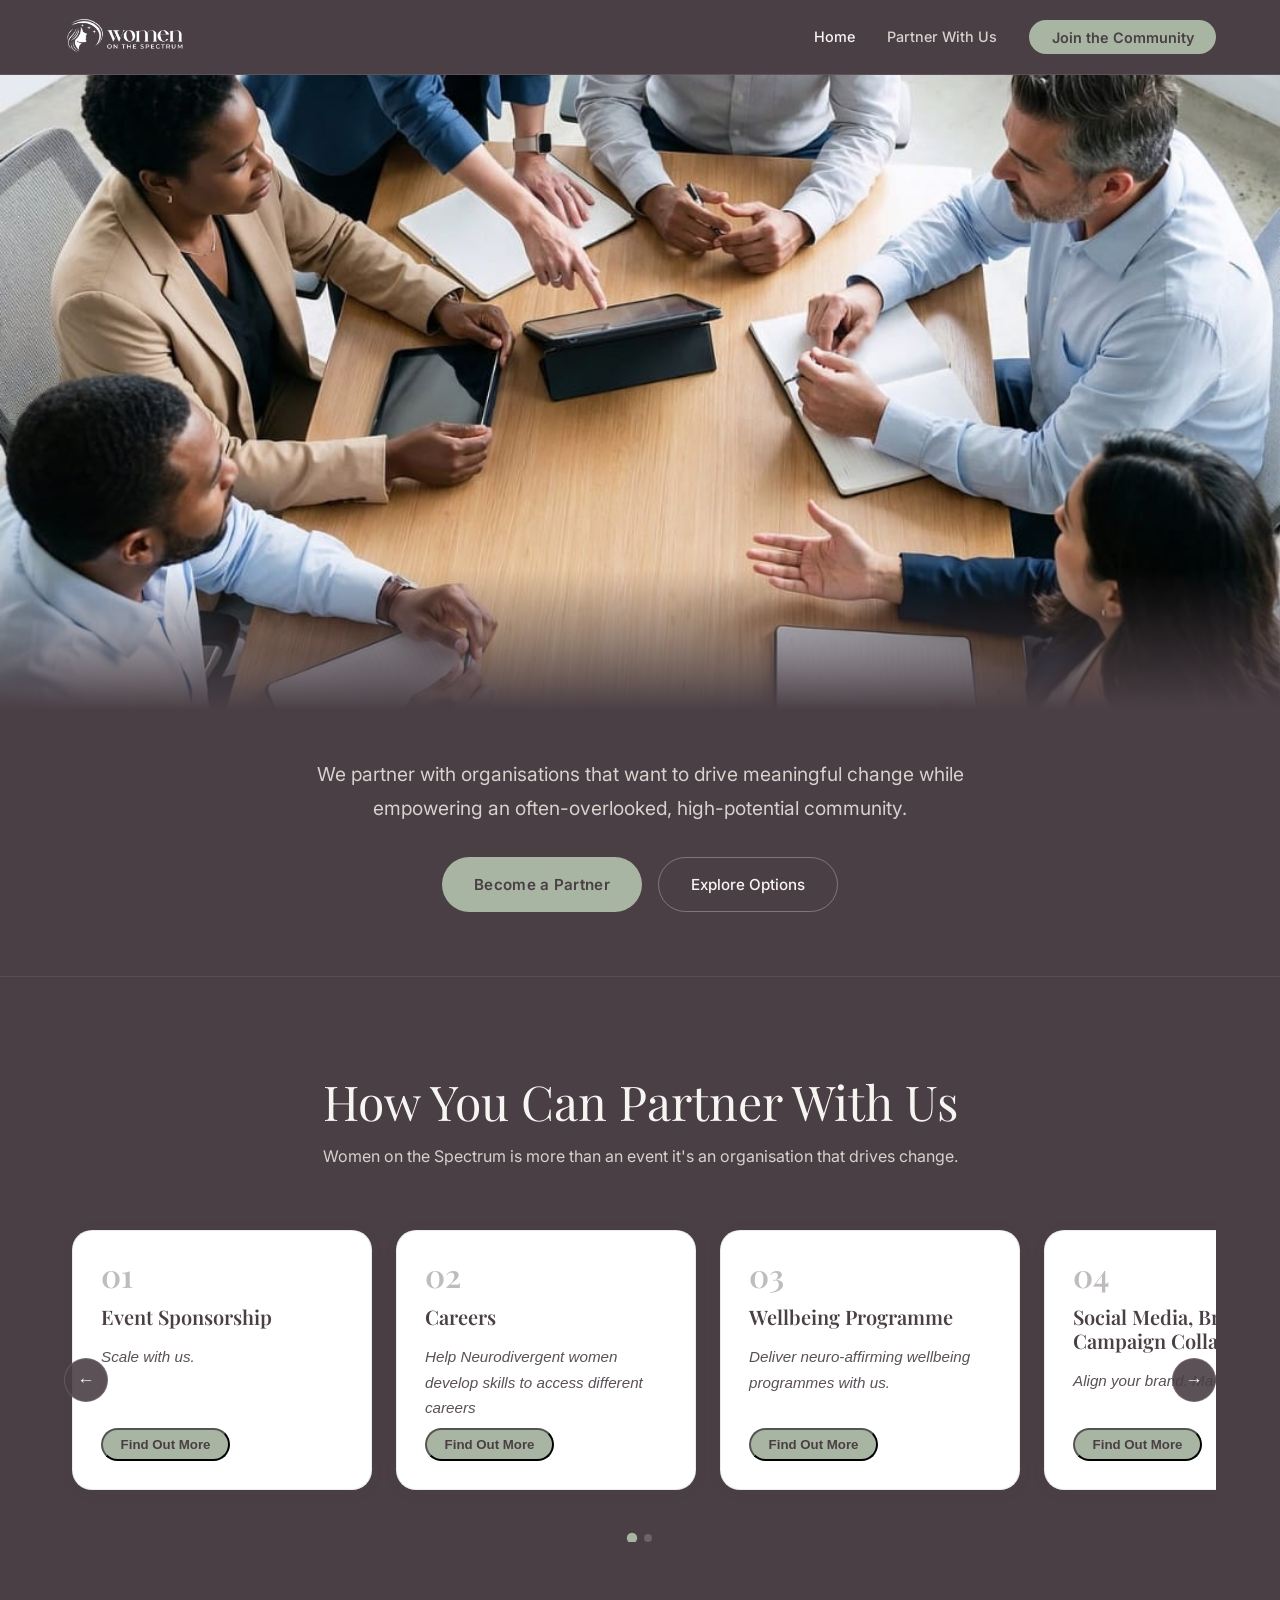
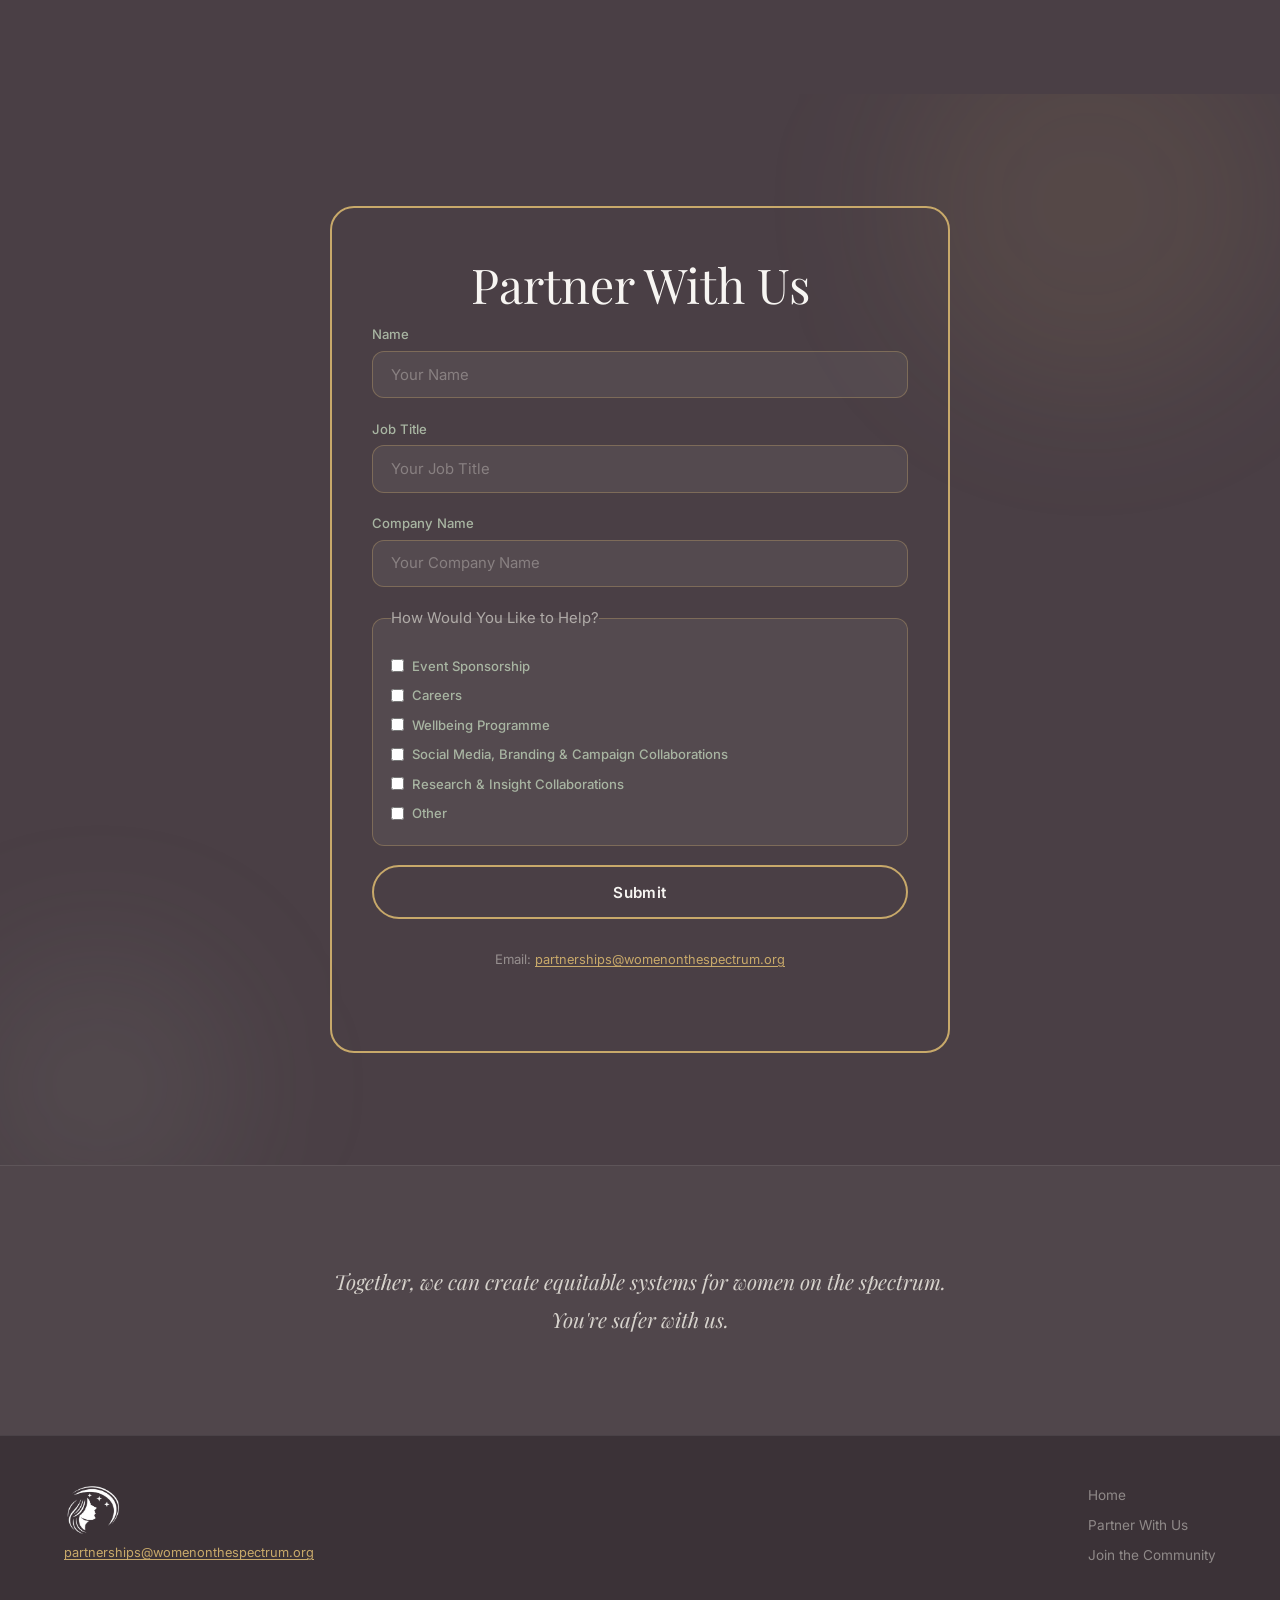
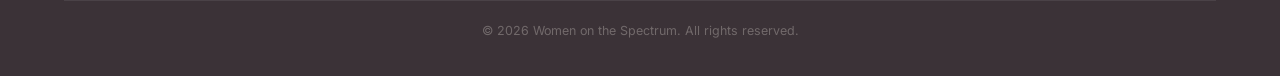
==== commit f4efb65b: "Update partner.html" ====
--- a/partner.html
+++ b/partner.html
@@ -60,7 +60,7 @@
   <section class="partner-options-section" id="partner-options">
     <div class="section-header reveal-up">
       <h2>How You Can Partner With Us</h2>
-      <p>Women on the Spectrum is more than an event — it's an organisation that drives change.</p>
+      <p>Women on the Spectrum is more than an event  it's an organisation that drives change.</p>
     </div>
 
     <div class="style-group reveal-up">
@@ -70,7 +70,7 @@
           <div class="info-card info-light partner-card">
             <span class="card-number">01</span>
             <h3>Event Sponsorship</h3>
-            <p class="partner-tagline">Scale work with us.</p>
+            <p class="partner-tagline">Scale with us.</p>
             <button class="card-cta partner-modal-btn">Find Out More</button>
             <div class="partner-full-content" hidden>
               <p>We are expanding Women on the Spectrum across the UK and internationally, creating safe spaces for neurodivergent women to connect, learn, and access opportunities. Organisations with a regional or global presence can partner with us to deliver events in multiple locations, supporting both local communities and wider organisational impact goals.</p>
@@ -81,7 +81,7 @@
           <div class="info-card info-light partner-card">
             <span class="card-number">02</span>
             <h3>Careers</h3>
-            <p class="partner-tagline">Connect neurodivergent women with meaningful careers.</p>
+            <p class="partner-tagline">Help Neurodivergent women develop skills to access different careers</p>
             <button class="card-cta partner-modal-btn">Find Out More</button>
             <div class="partner-full-content" hidden>
               <p>Partner with us to connect directly with neurodivergent women seeking meaningful employment and career progression. We work with organisations to create neuro-friendly pathways into roles, internships, and long-term careers.</p>
